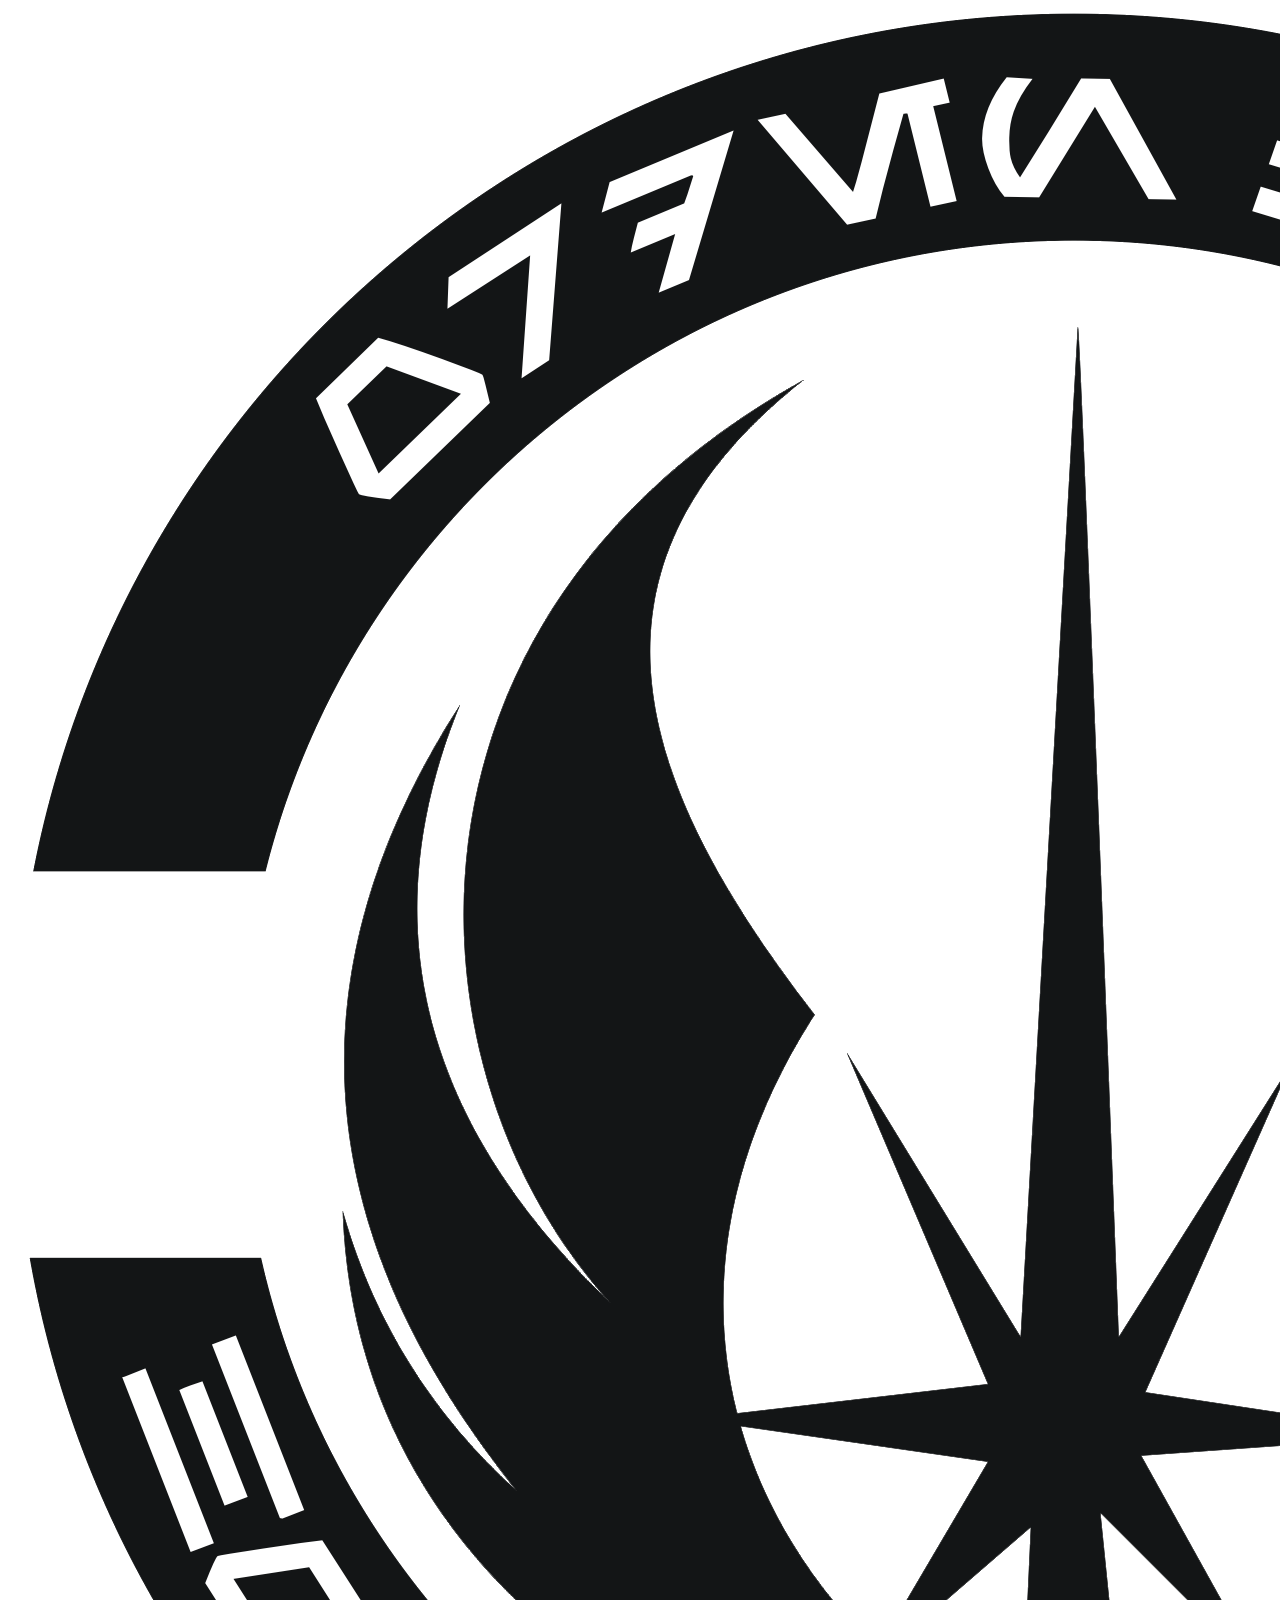
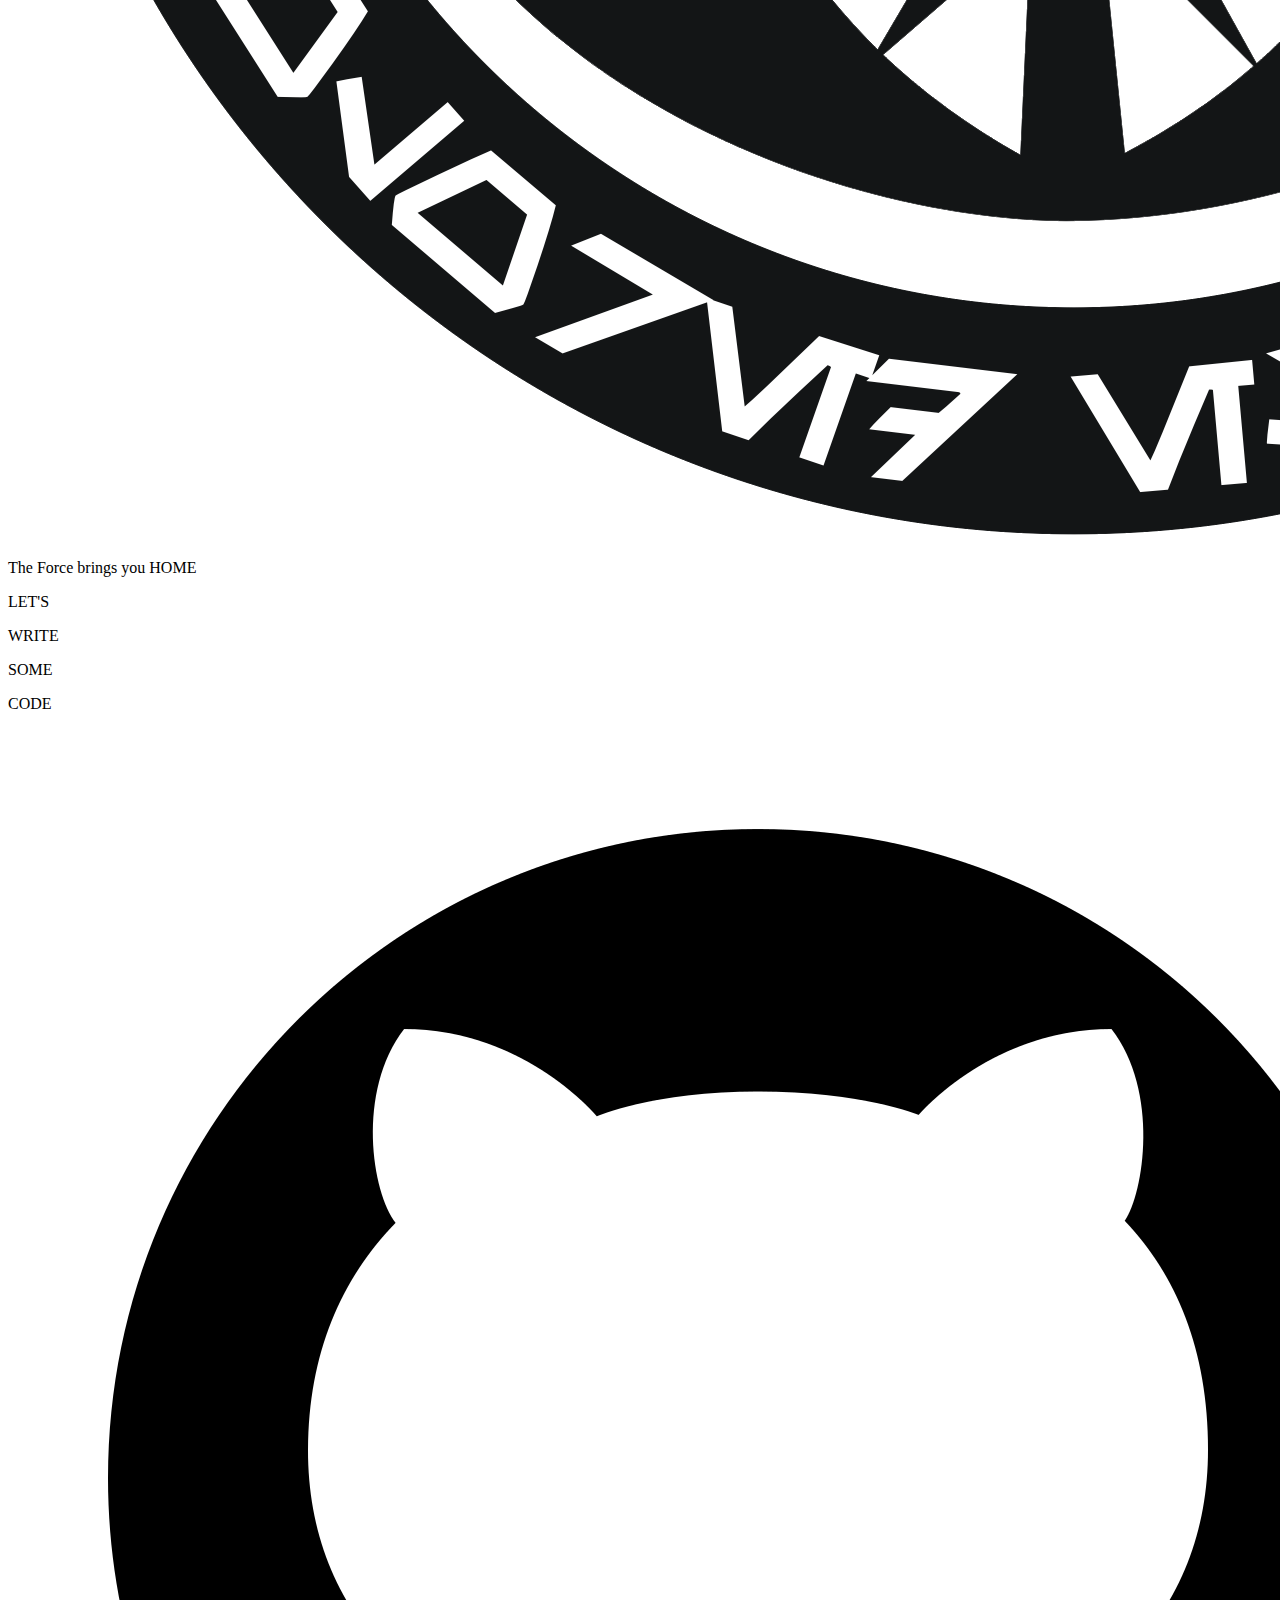
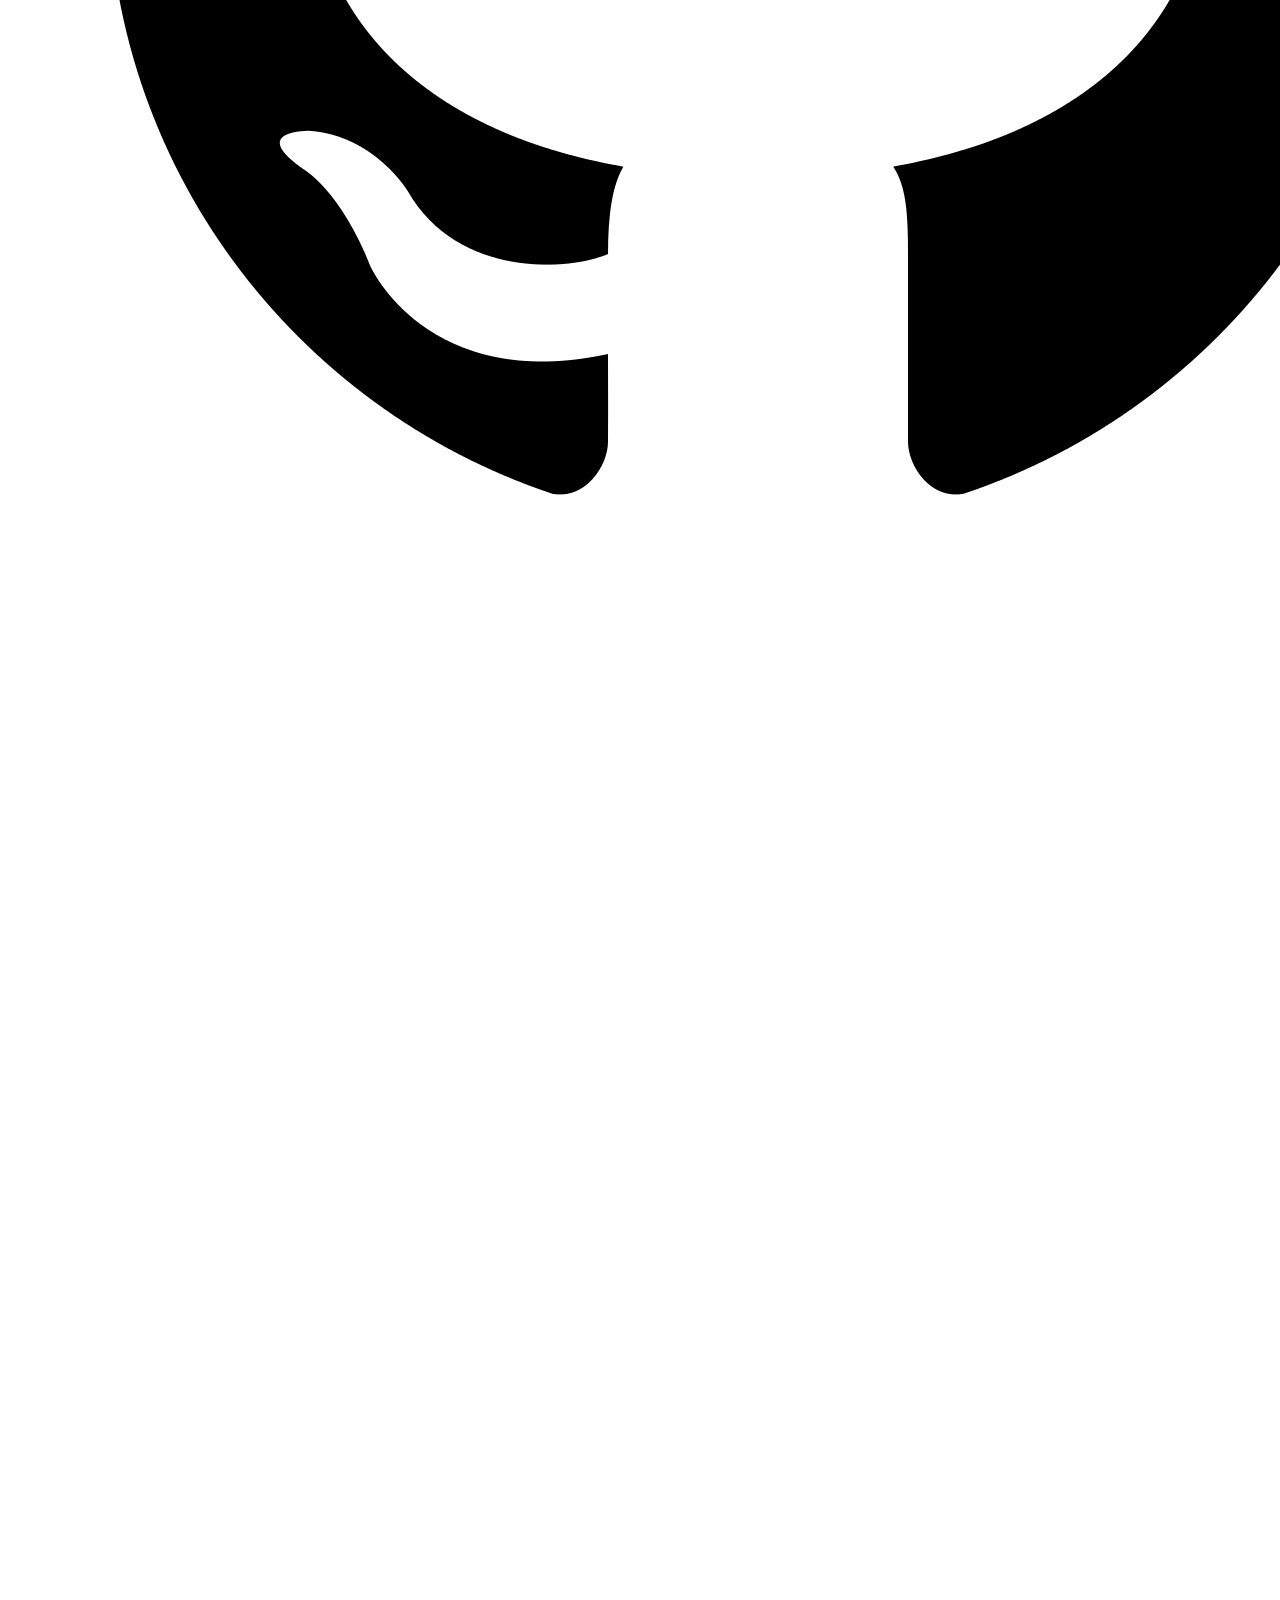
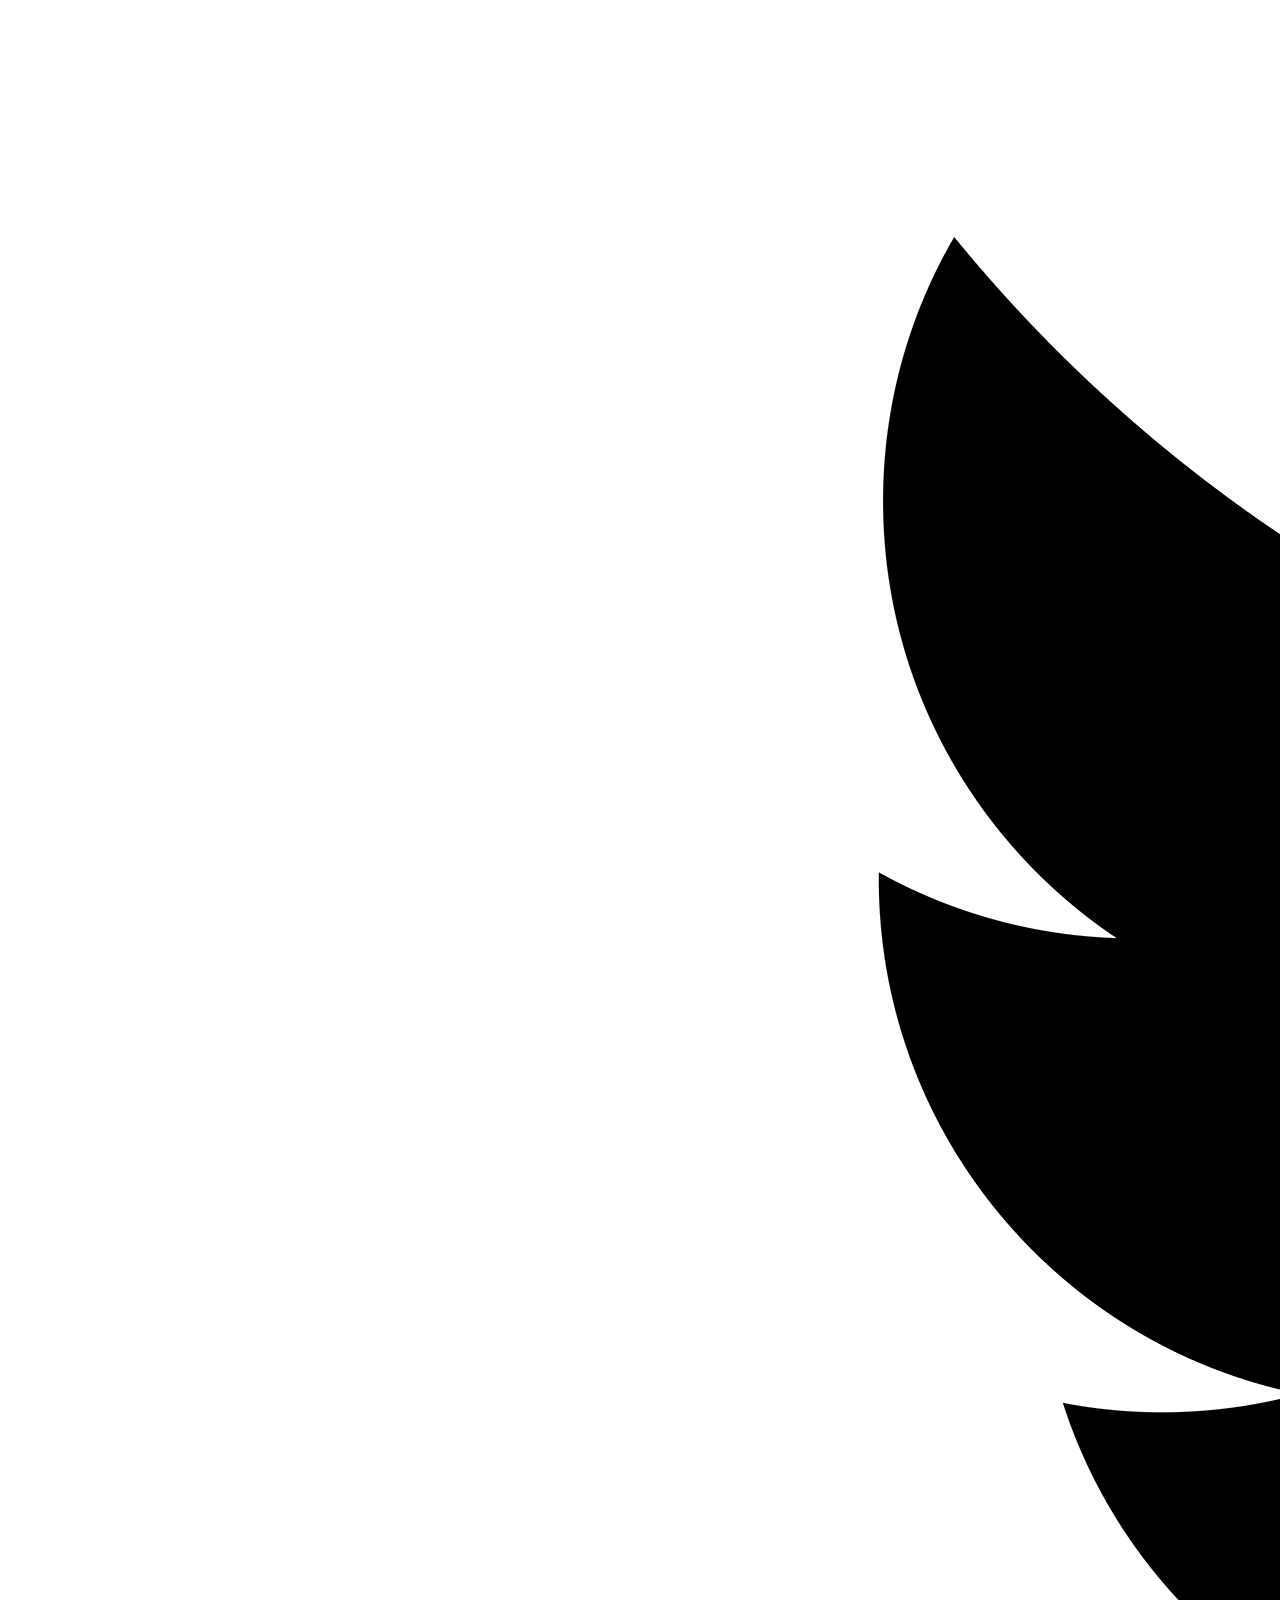
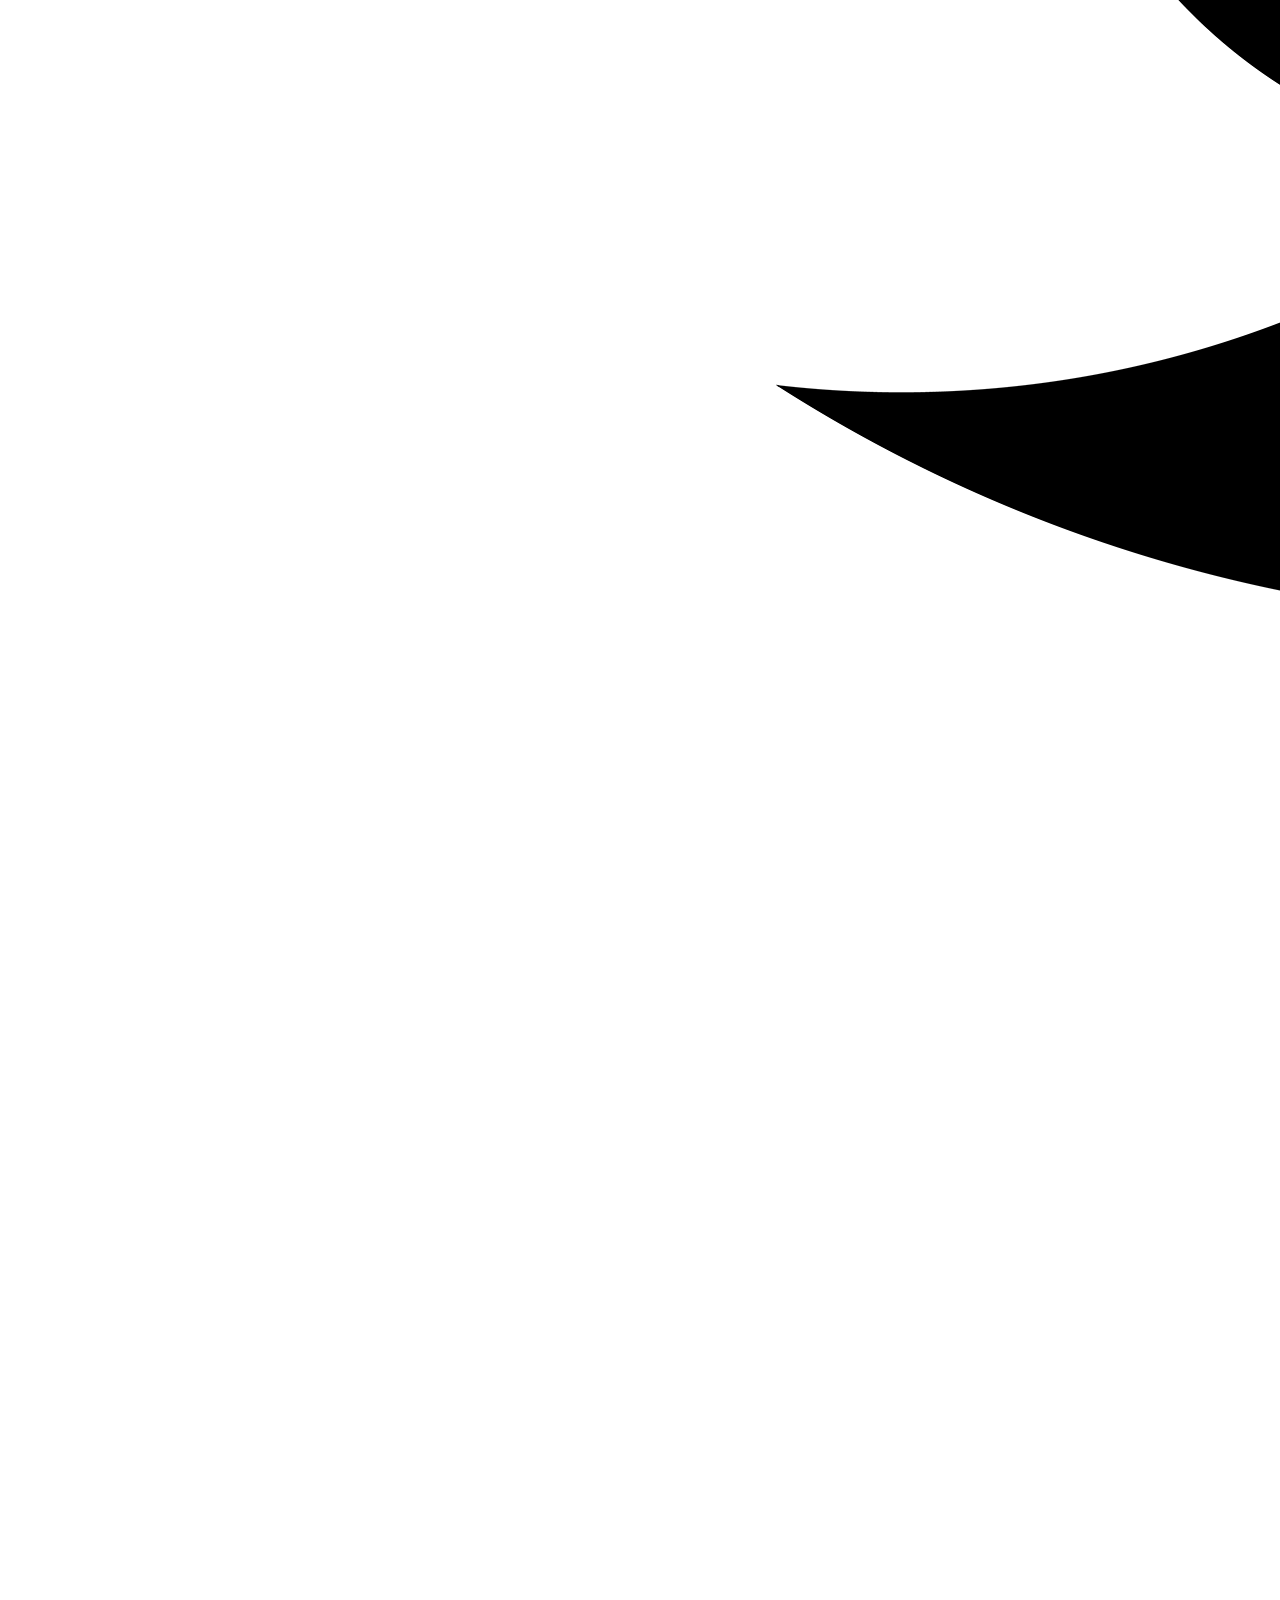
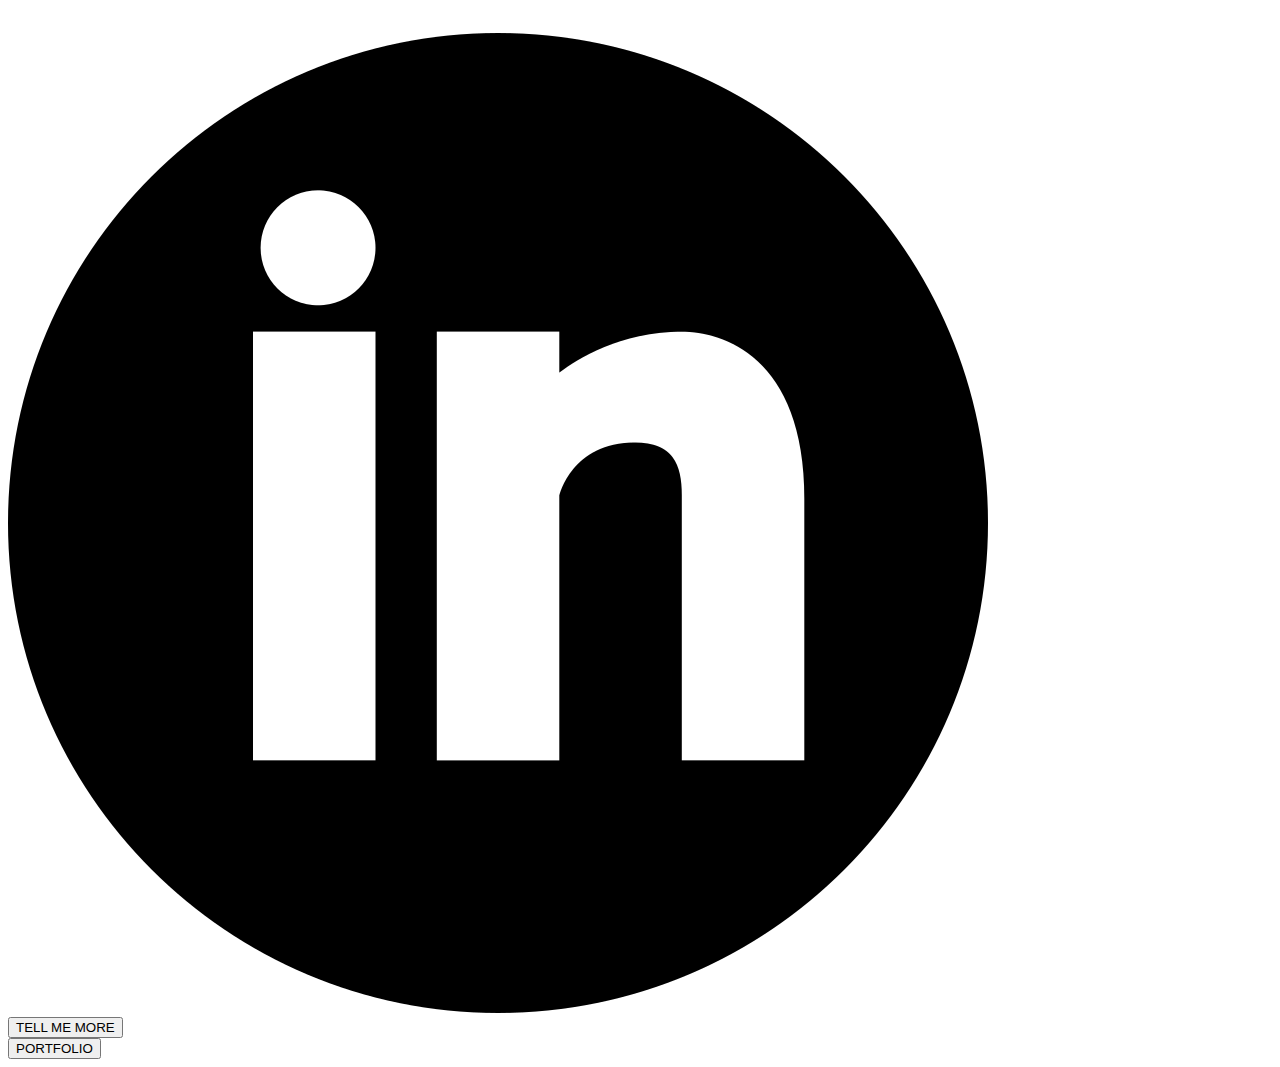
==== index.html @ f19e68fc "validation 7" ====
<!DOCTYPE html>
<html lang="en">
  <head>
    <meta charset="utf-8" />
    <meta http-equiv="X-UA-Compatible" content=" " IE="edge" />
    <title>Portfolio-Programming4GIS</title>
    <meta name="" viewport" content="" width=device-width, initial-scale="1">
    <link
      rel="stylesheet"
      media="all"
      href="../Portfolio/CSS/FirstLook.css"
      type="text/css"
    />
    <!--Link to CSS, Landingpage stylesheet-->
    <link
      href="https://fonts.googleapis.com/css2?family=Barlow+Semi+Condensed:ital,wght@1,300&family=Bowlby+One+SC&family=Quantico:wght@700&family=Rubik+Mono+One&display=swap"
      rel="stylesheet"
    />
  </head>

  <!--This executes function to load data upon loading web page. The body contians main content of webpage-->

  <body>
    <main class="main__container">
      <div class="box__1">
        <div class="nav__bar">
          <img src="./Images/Starwars.png" class="navbar__image" />
          <p class="text__1">The Force brings you HOME</p>
        </div>

        <div class="box__2">
          <p class="text__2">LET'S</p>
          <p class="text__3">WRITE</p>
          <p class="text__4">SOME</p>
          <p class="text__5">CODE</p>

          <div class="socials">
            <a href="https://github.com/elliotkarikari">
              <img class="social__icon" src="./Images/github.png" />
            </a>
            <a href="https://twitter.com/snowy23079">
              <img class="social__icon1" src="./Images/twitter_black.png" />
            </a>
            <a href="https://www.linkedin.com/in/elliot-karikari-enk/">
              <img class="social__icon2" src="./Images/linkedin_icon.png" />
            </a>
          </div>

          <div>
            <a href="./About_me.html">
              <button class="myButton2">TELL ME MORE</button>
            </a>
          </div>
        </div>
        <a href="./Portfolio.html" class="link_style">
          <button class="myButton">PORTFOLIO</button>
        </a>
      </div>
    </main>
  </body>
</html>
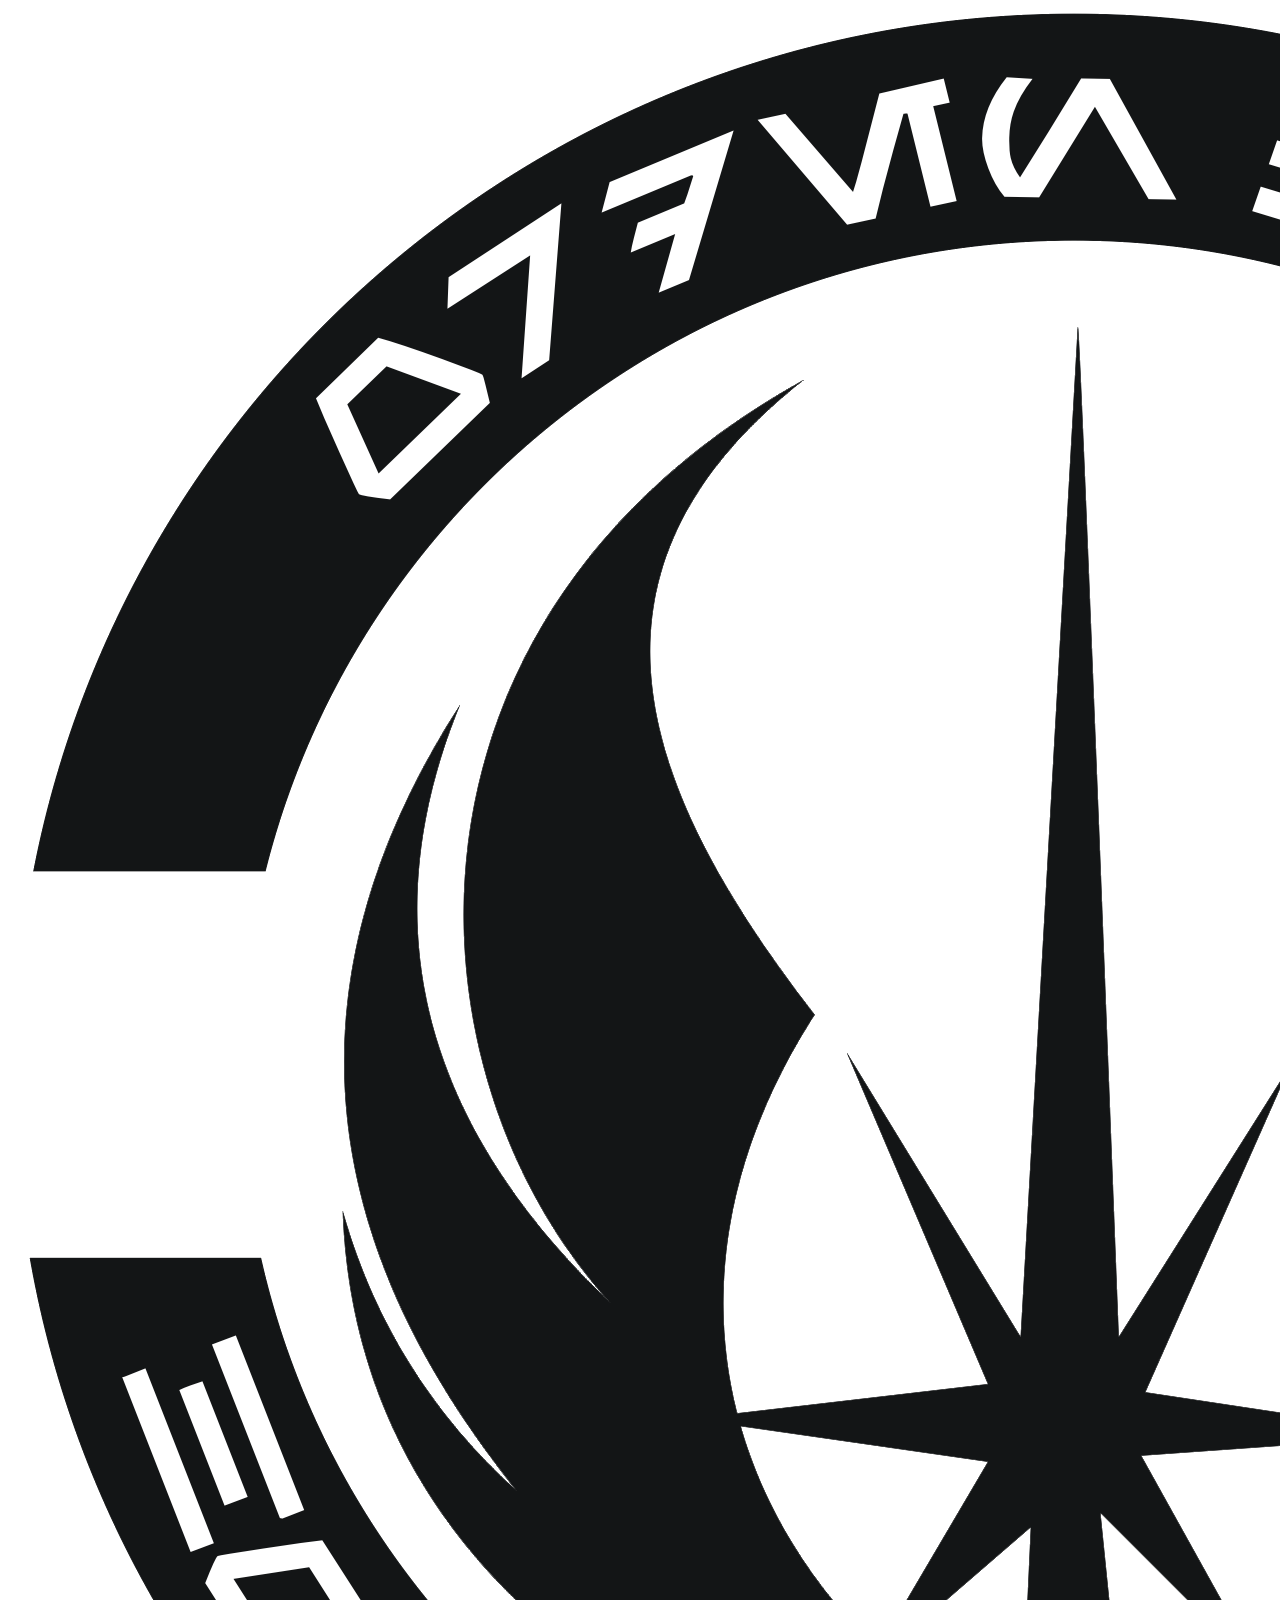
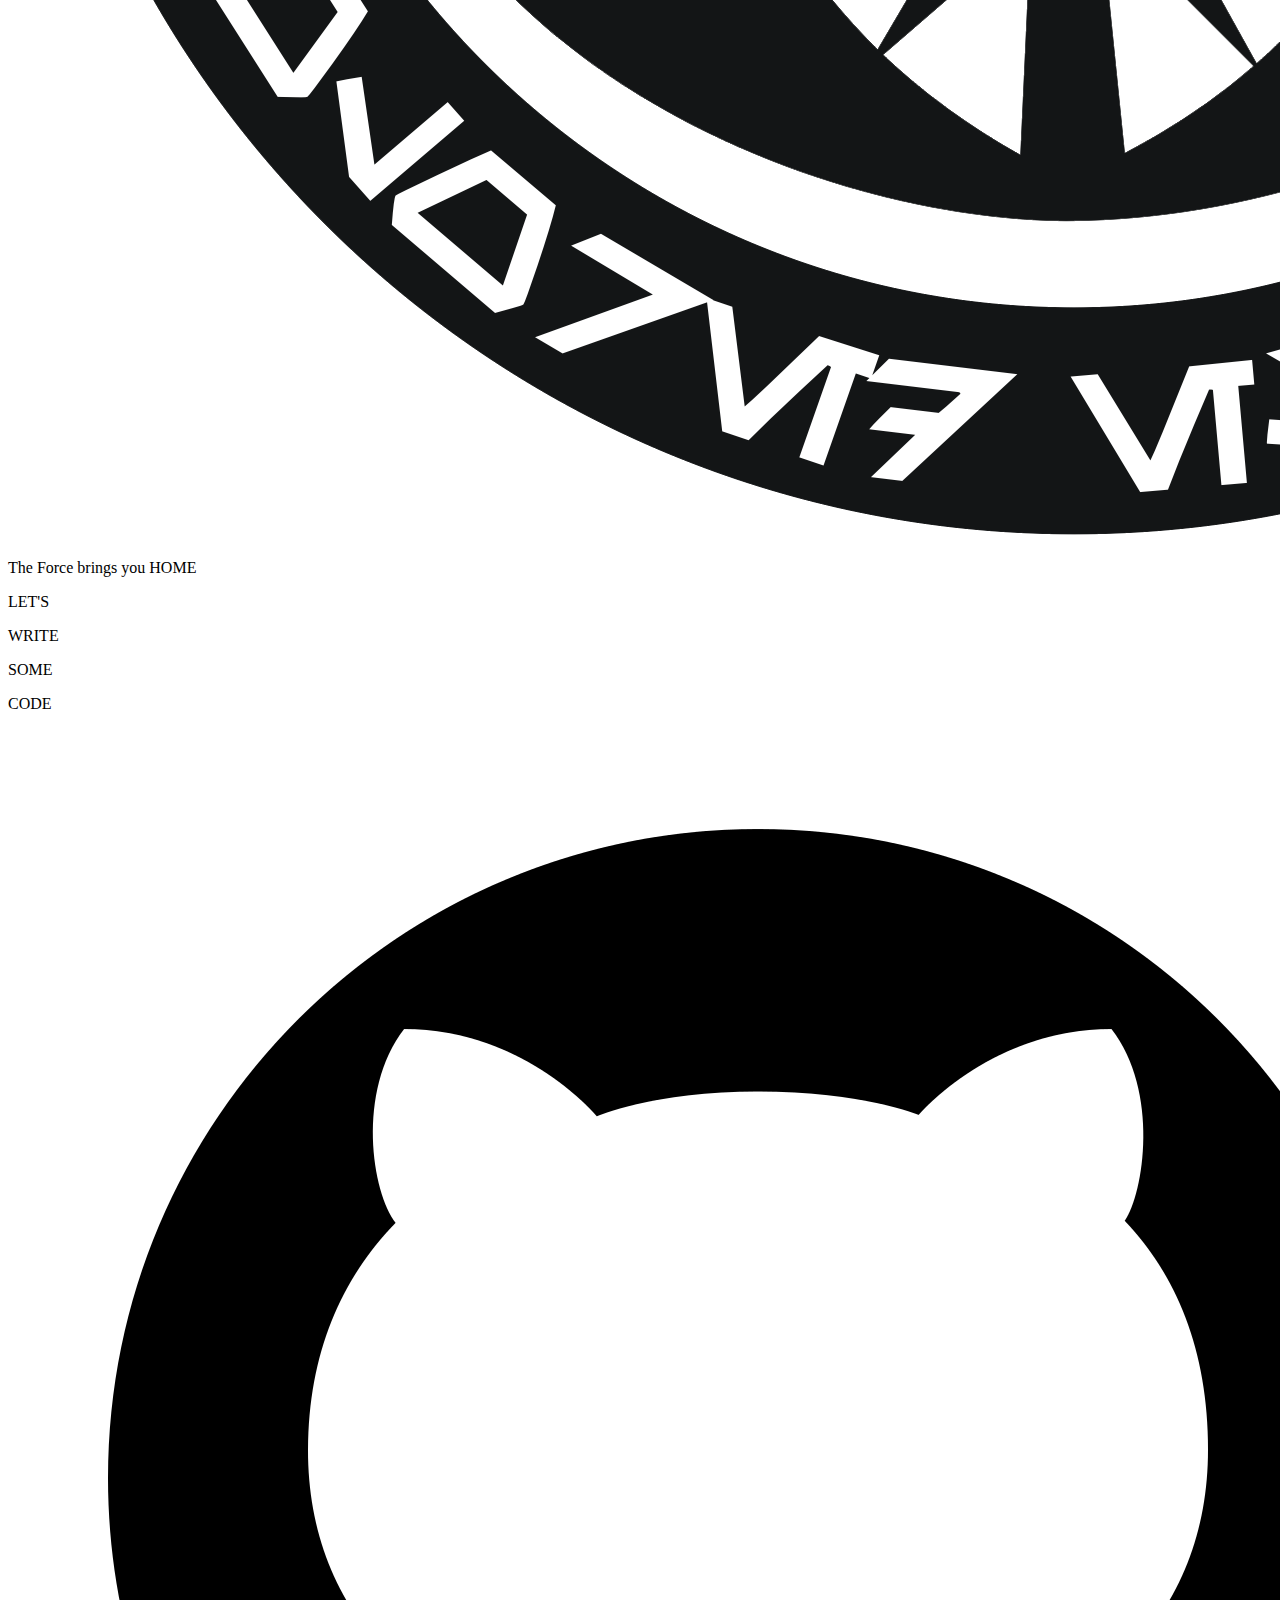
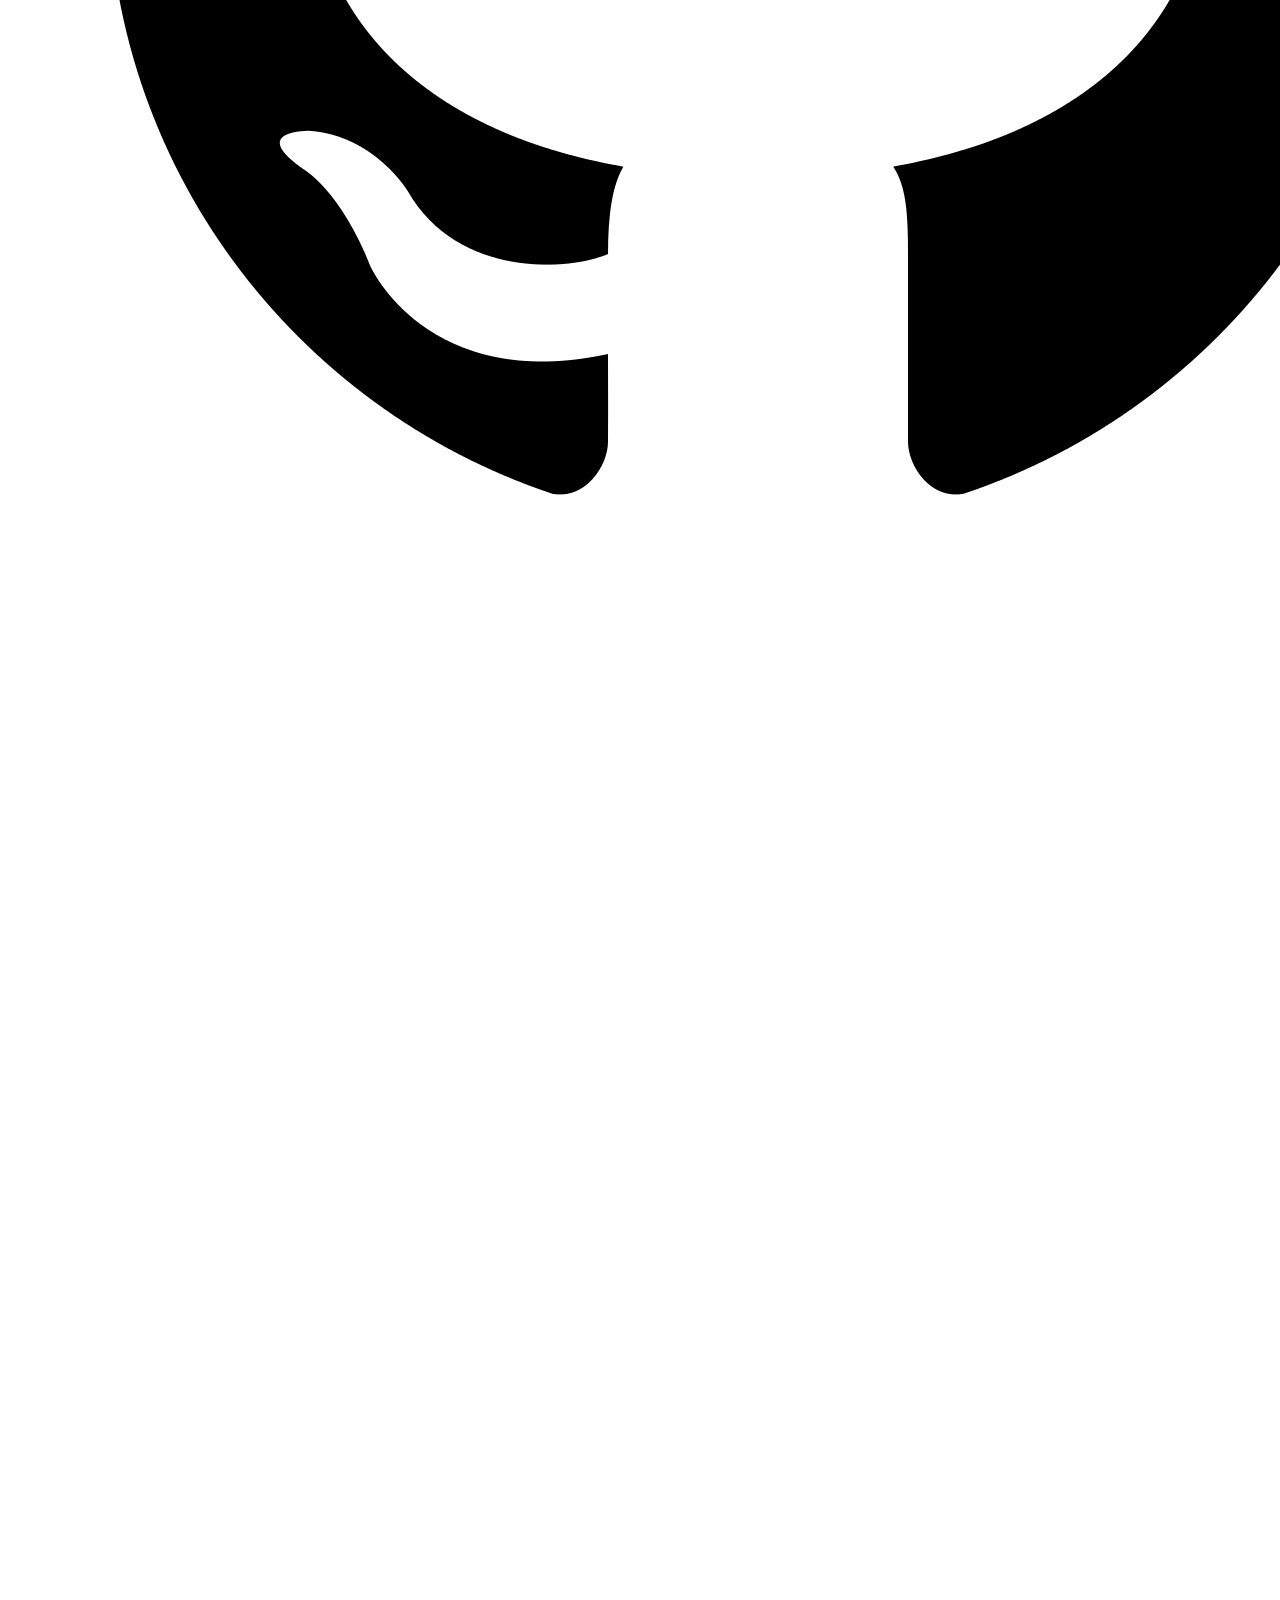
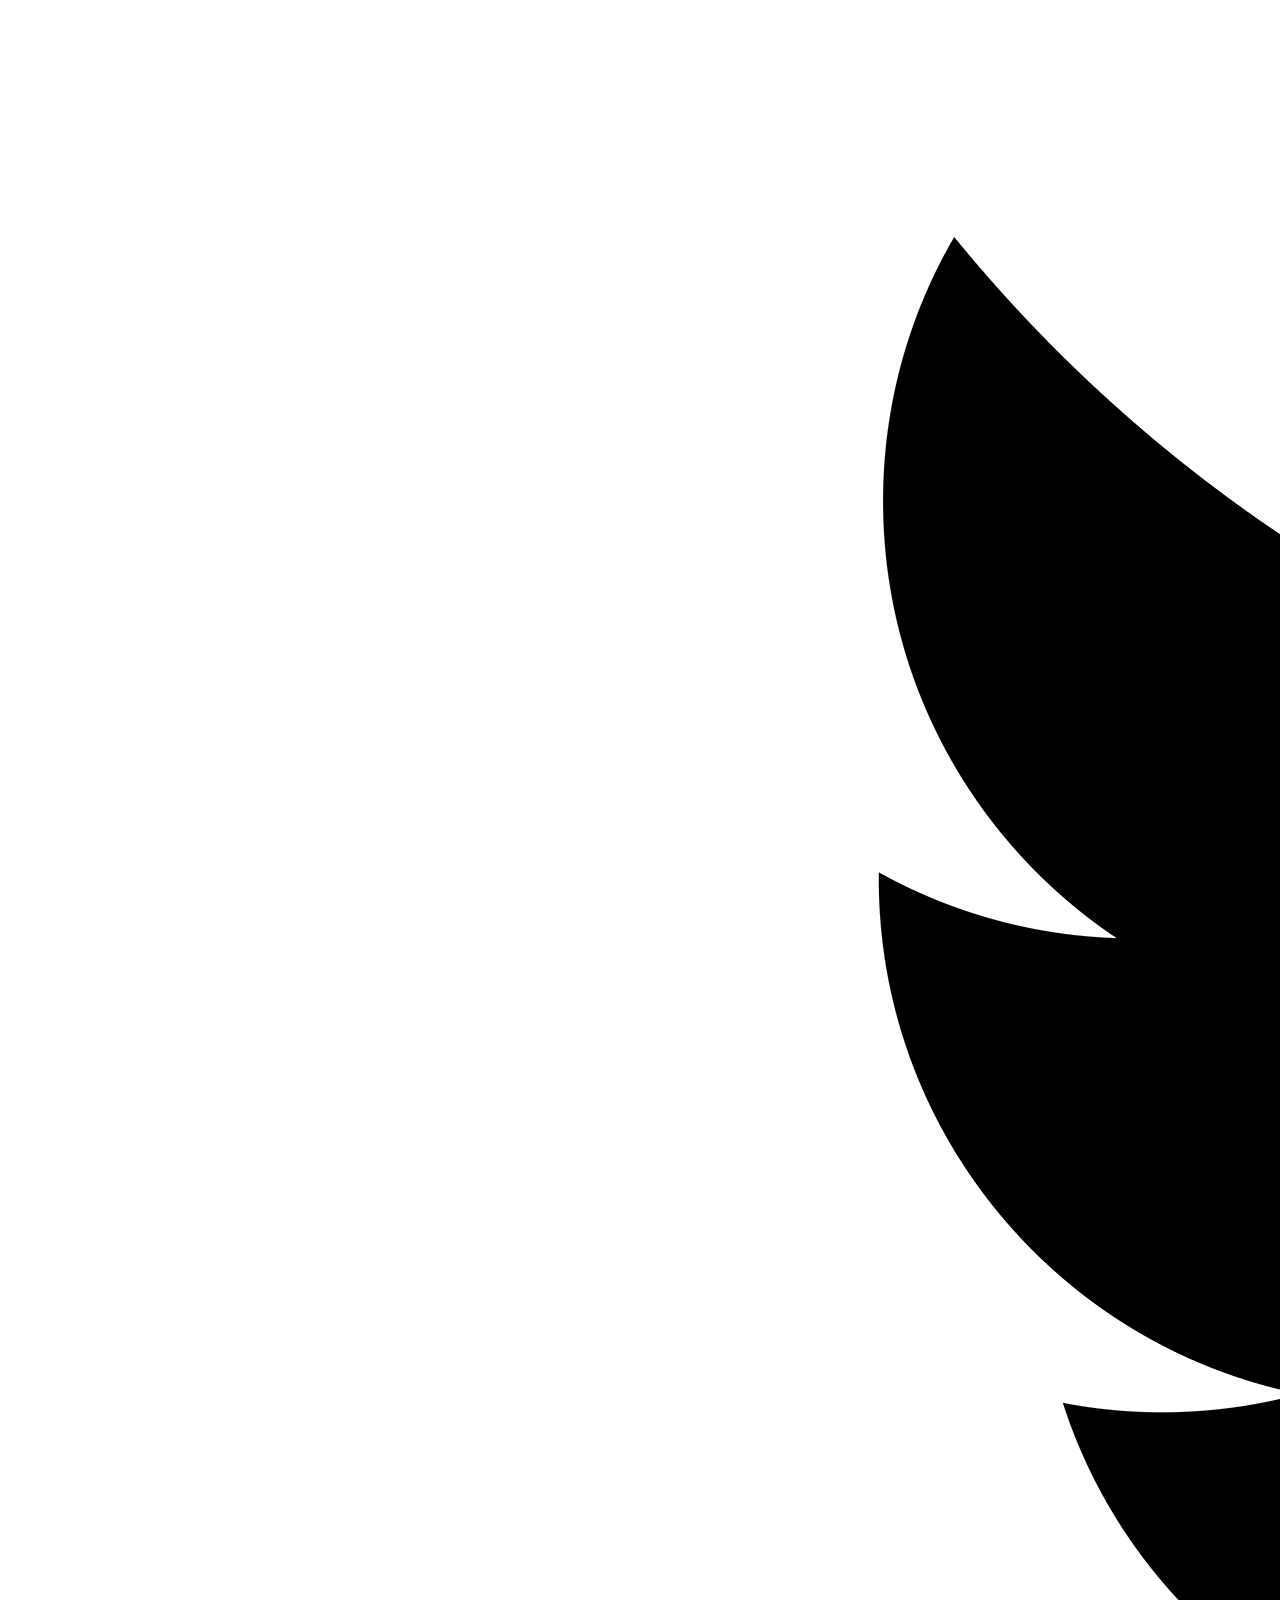
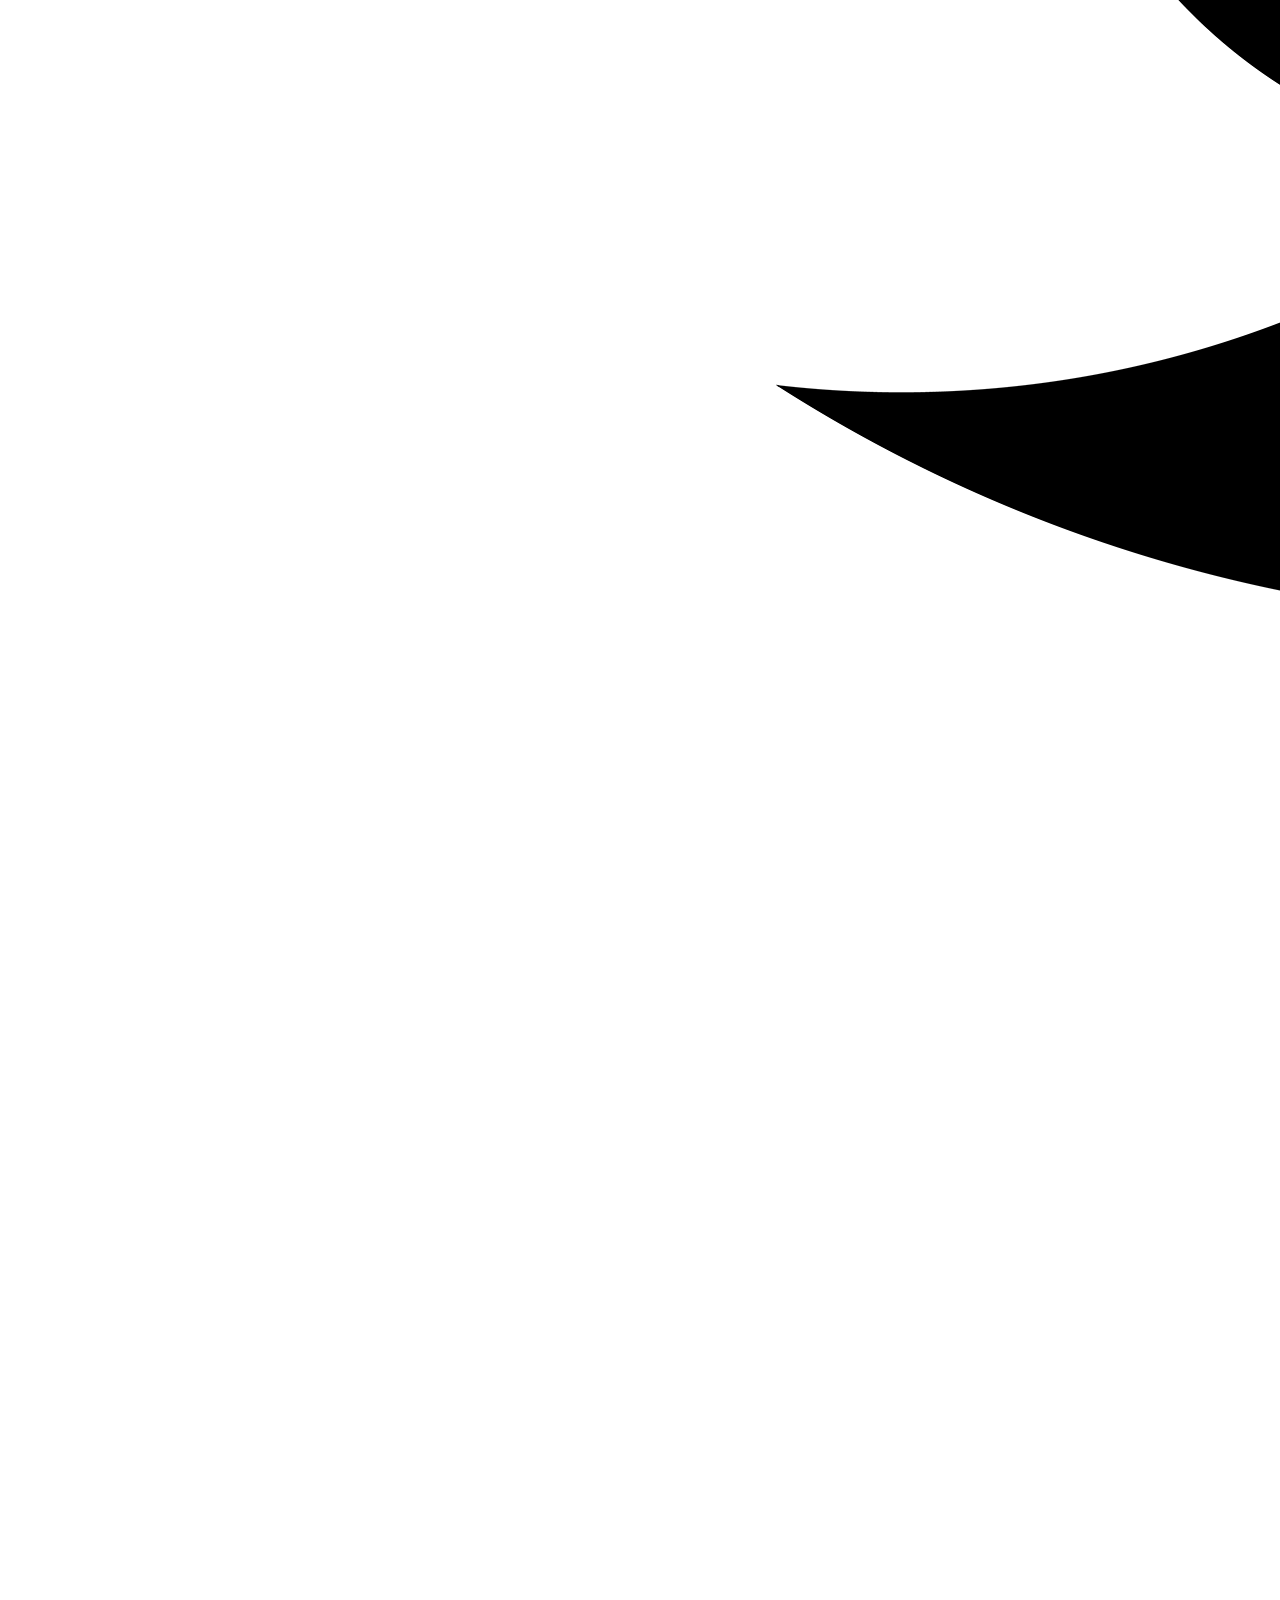
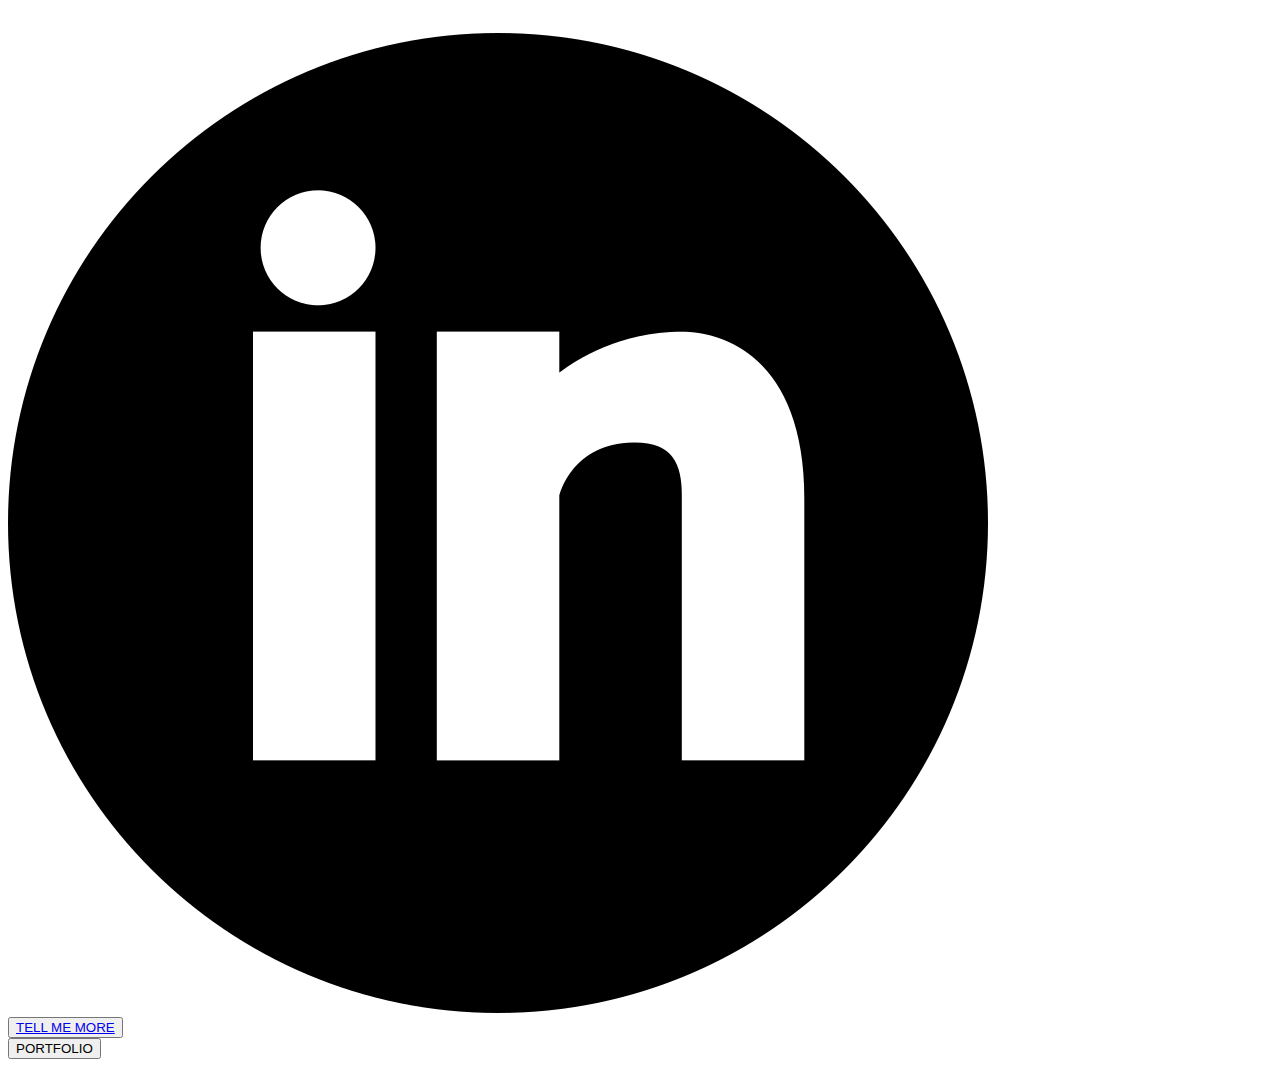
==== commit 5a5c9b1a: "validation 14" ====
--- a/index.html
+++ b/index.html
@@ -2,9 +2,9 @@
 <html lang="en">
   <head>
     <meta charset="utf-8" />
-    <meta http-equiv="X-UA-Compatible" content=" " IE="edge" />
+    <meta http-equiv="X-UA-Compatible" content="IE=Edge" />
     <title>Portfolio-Programming4GIS</title>
-    <meta name="" viewport" content="" width=device-width, initial-scale="1">
+    <meta name="viewport" content="width=device-width, initial-scale=1.0" />
     <link
       rel="stylesheet"
       media="all"
@@ -24,7 +24,7 @@
     <main class="main__container">
       <div class="box__1">
         <div class="nav__bar">
-          <img src="./Images/Starwars.png" class="navbar__image" />
+          <img src="./Images/Starwars.png" class="navbar__image" alt="logo" />
           <p class="text__1">The Force brings you HOME</p>
         </div>
 
@@ -36,20 +36,32 @@
 
           <div class="socials">
             <a href="https://github.com/elliotkarikari">
-              <img class="social__icon" src="./Images/github.png" />
+              <img
+                class="social__icon"
+                src="./Images/github.png"
+                alt="github_logo"
+              />
             </a>
             <a href="https://twitter.com/snowy23079">
-              <img class="social__icon1" src="./Images/twitter_black.png" />
+              <img
+                class="social__icon1"
+                src="./Images/twitter_black.png"
+                alt="twitter_logo"
+              />
             </a>
             <a href="https://www.linkedin.com/in/elliot-karikari-enk/">
-              <img class="social__icon2" src="./Images/linkedin_icon.png" />
+              <img
+                class="social__icon2"
+                src="./Images/linkedin_icon.png"
+                alt="linkedIn_logo"
+              />
             </a>
           </div>
 
           <div>
-            <a href="./About_me.html">
-              <button class="myButton2">TELL ME MORE</button>
-            </a>
+            <button class="myButton2">
+              <a href="./About_me.html" class="prop">TELL ME MORE</a>
+            </button>
           </div>
         </div>
         <a href="./Portfolio.html" class="link_style">
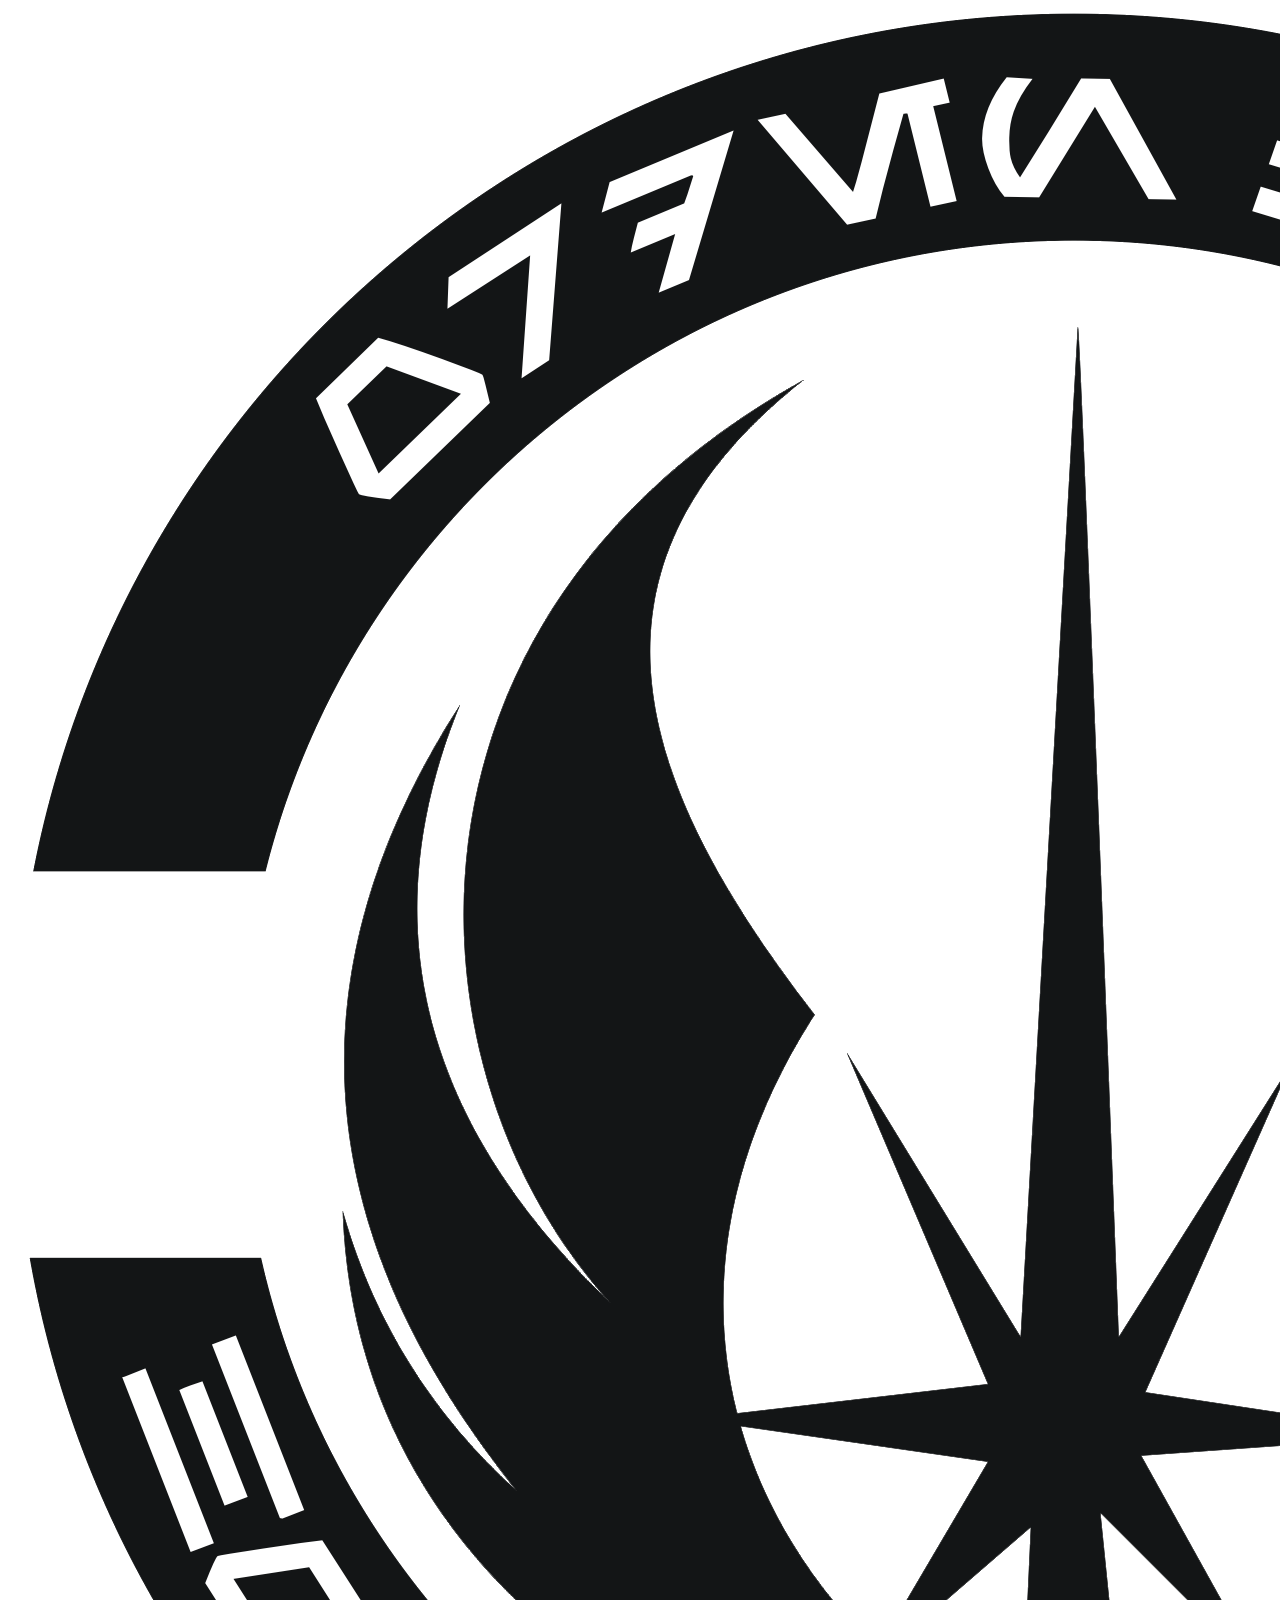
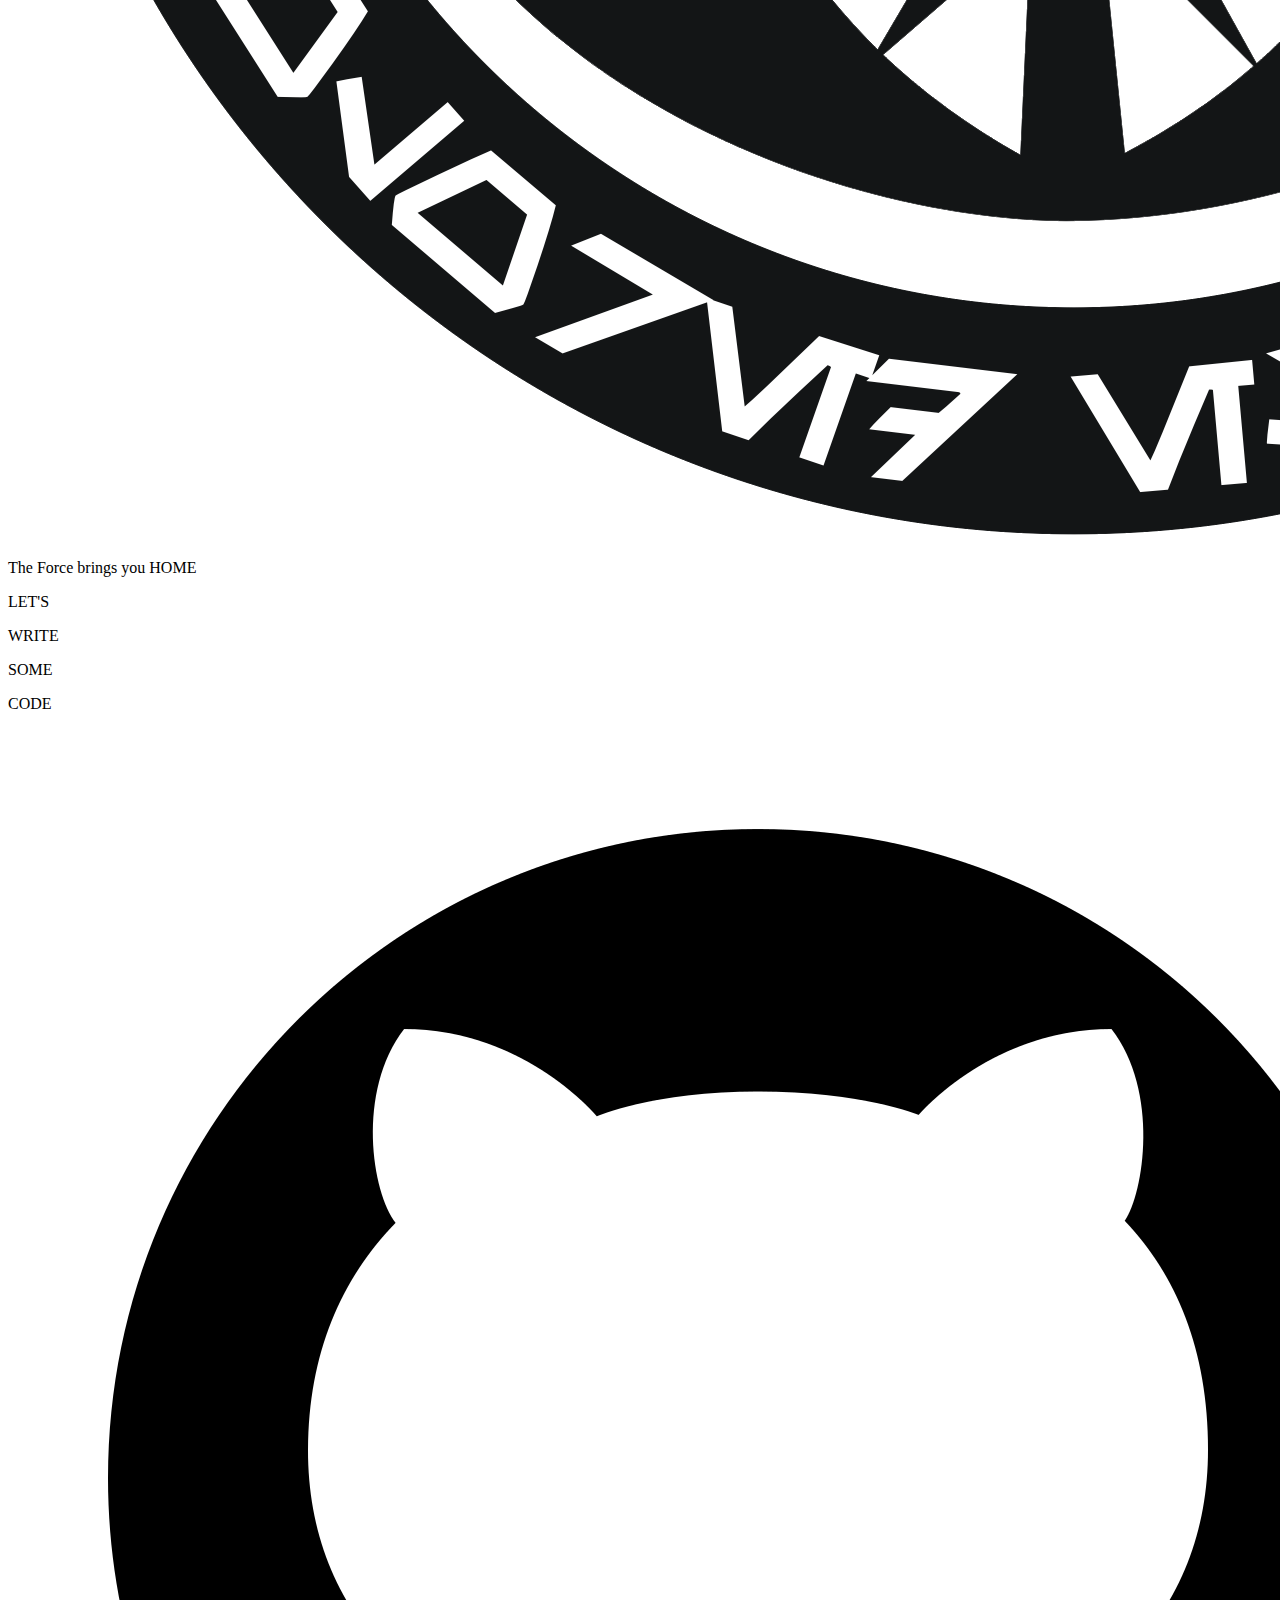
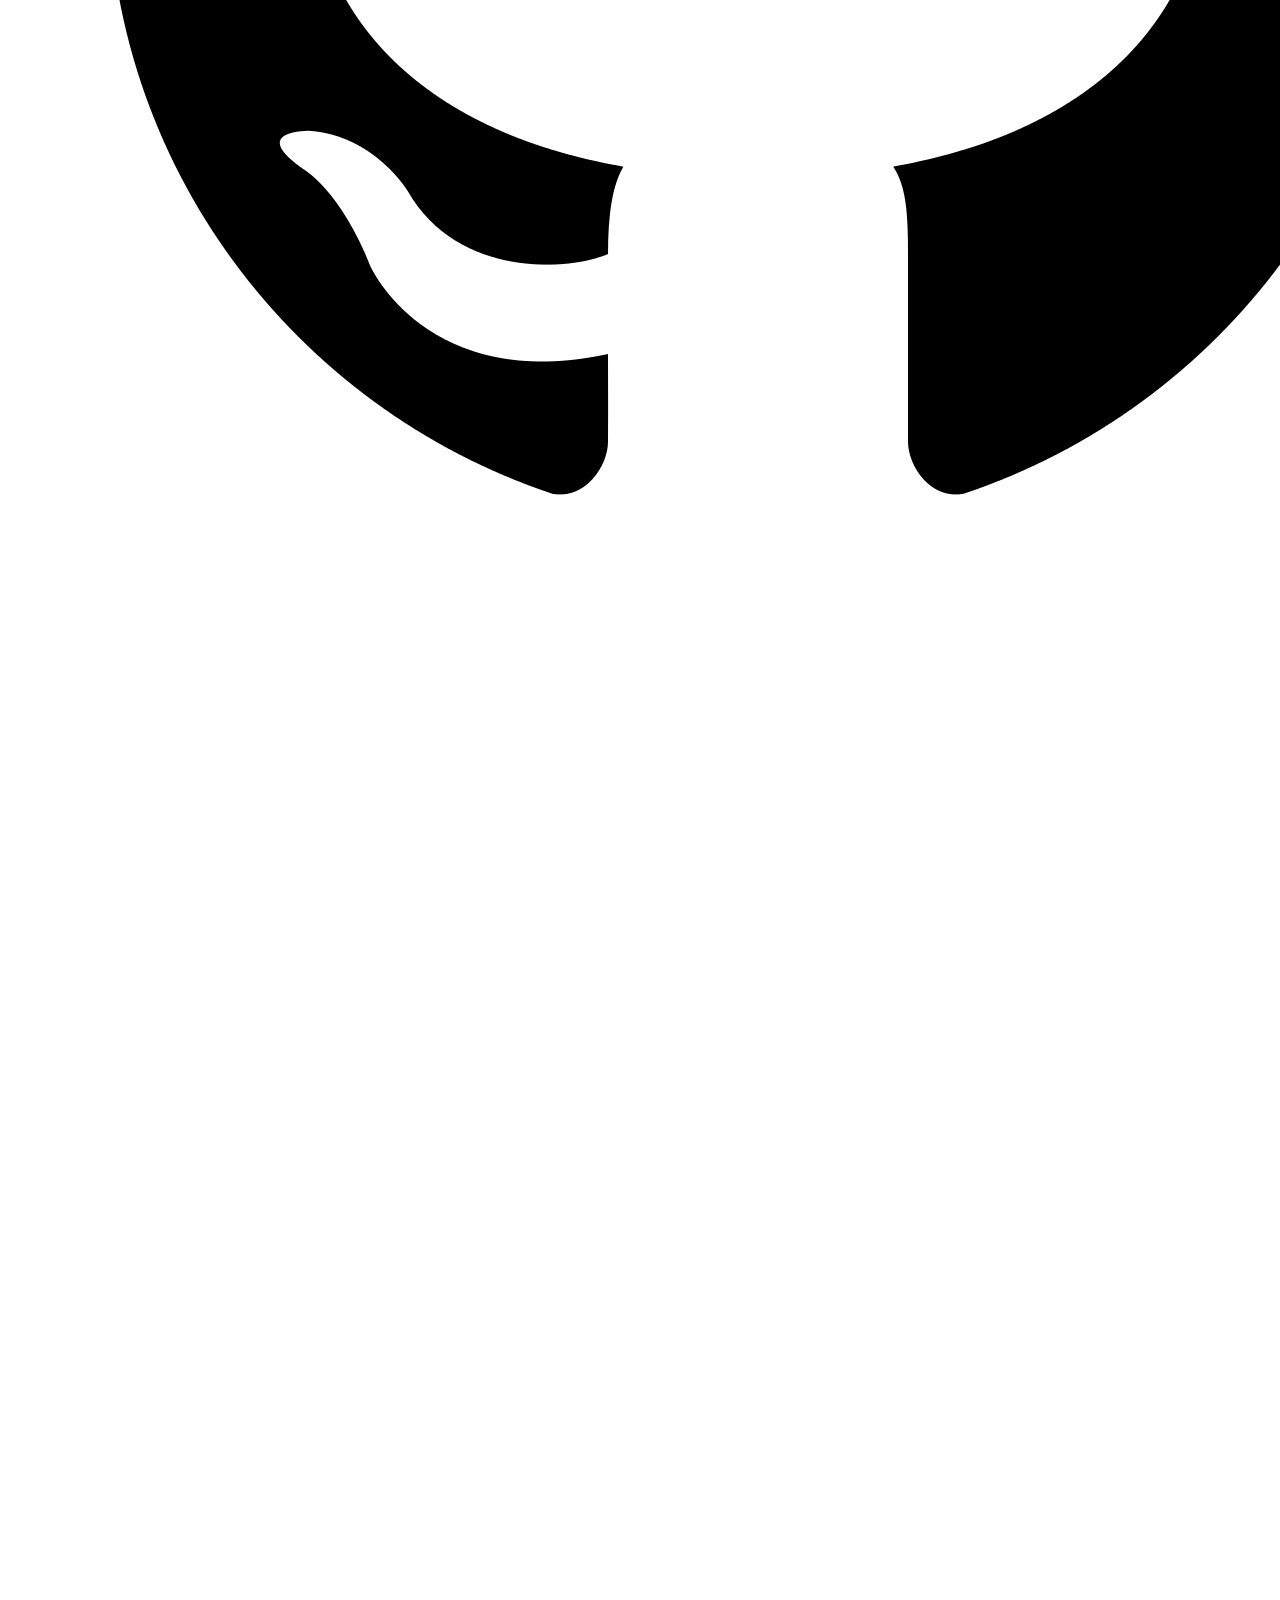
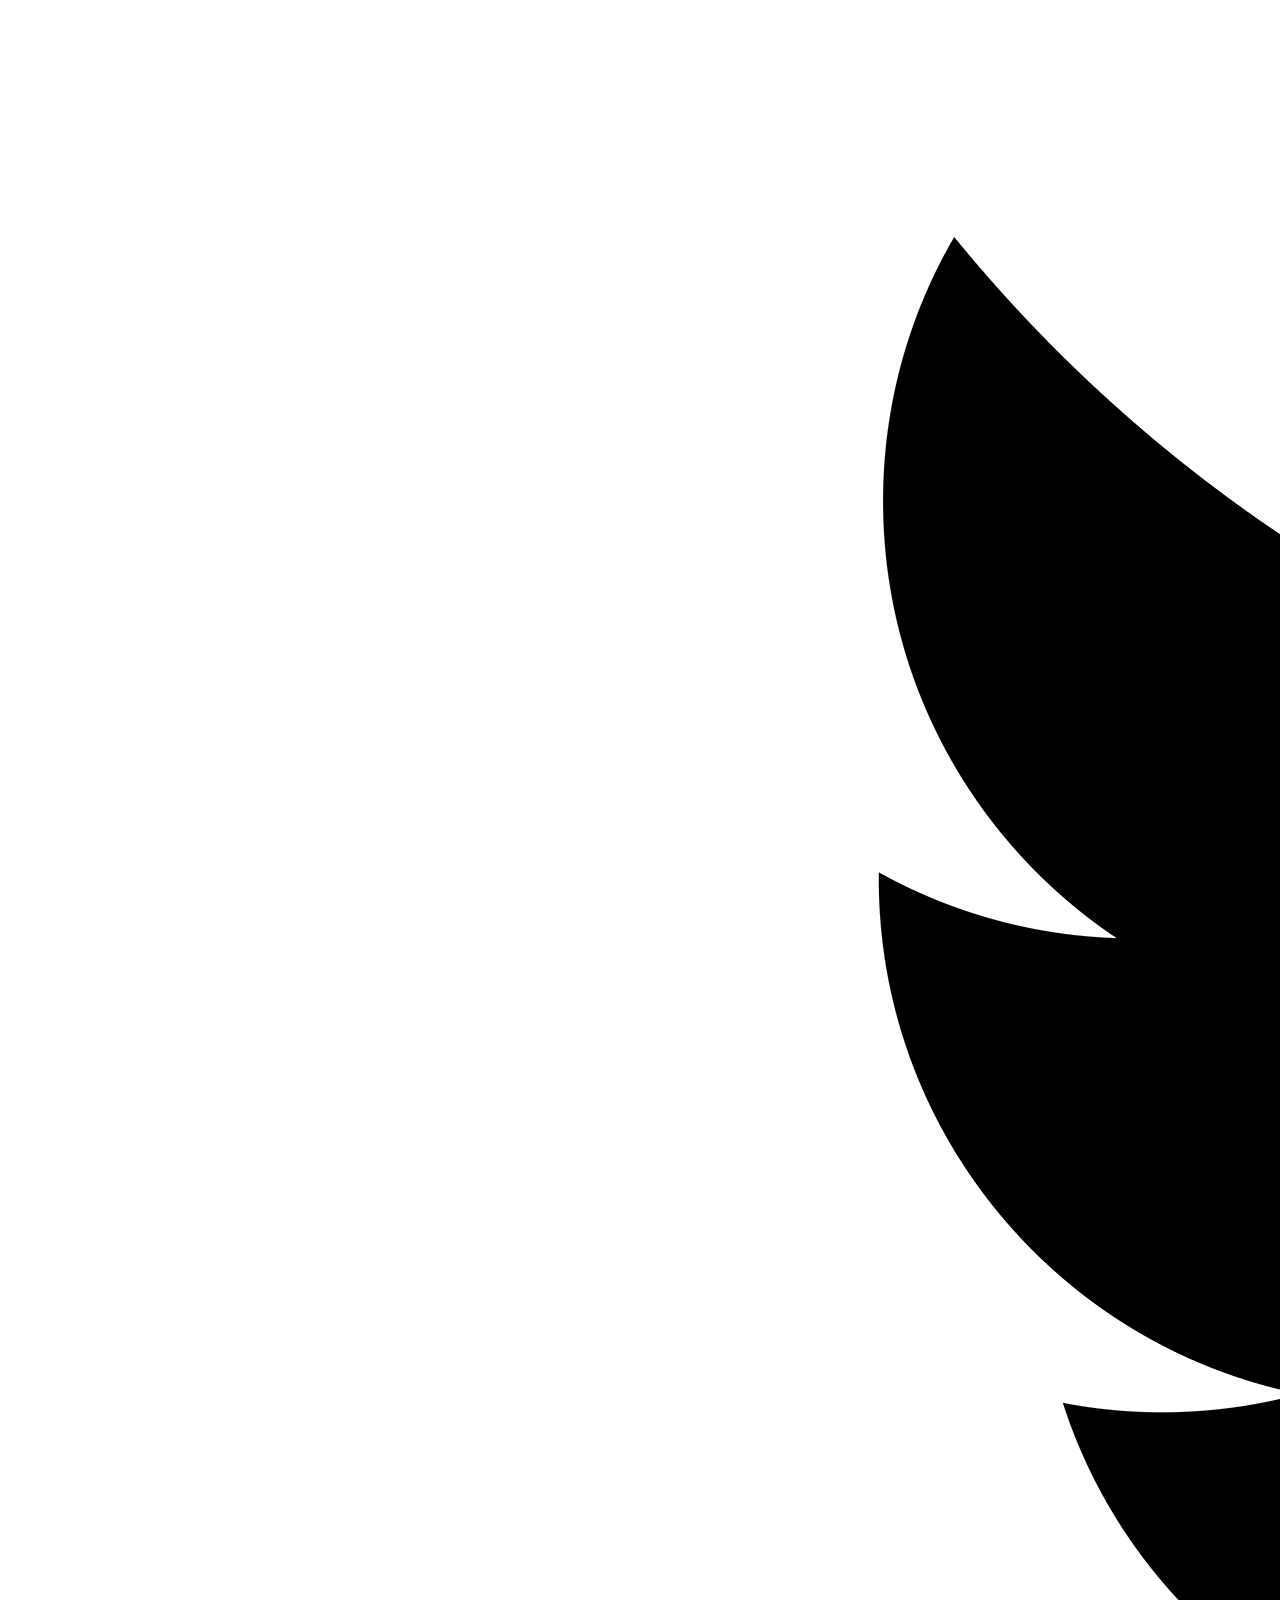
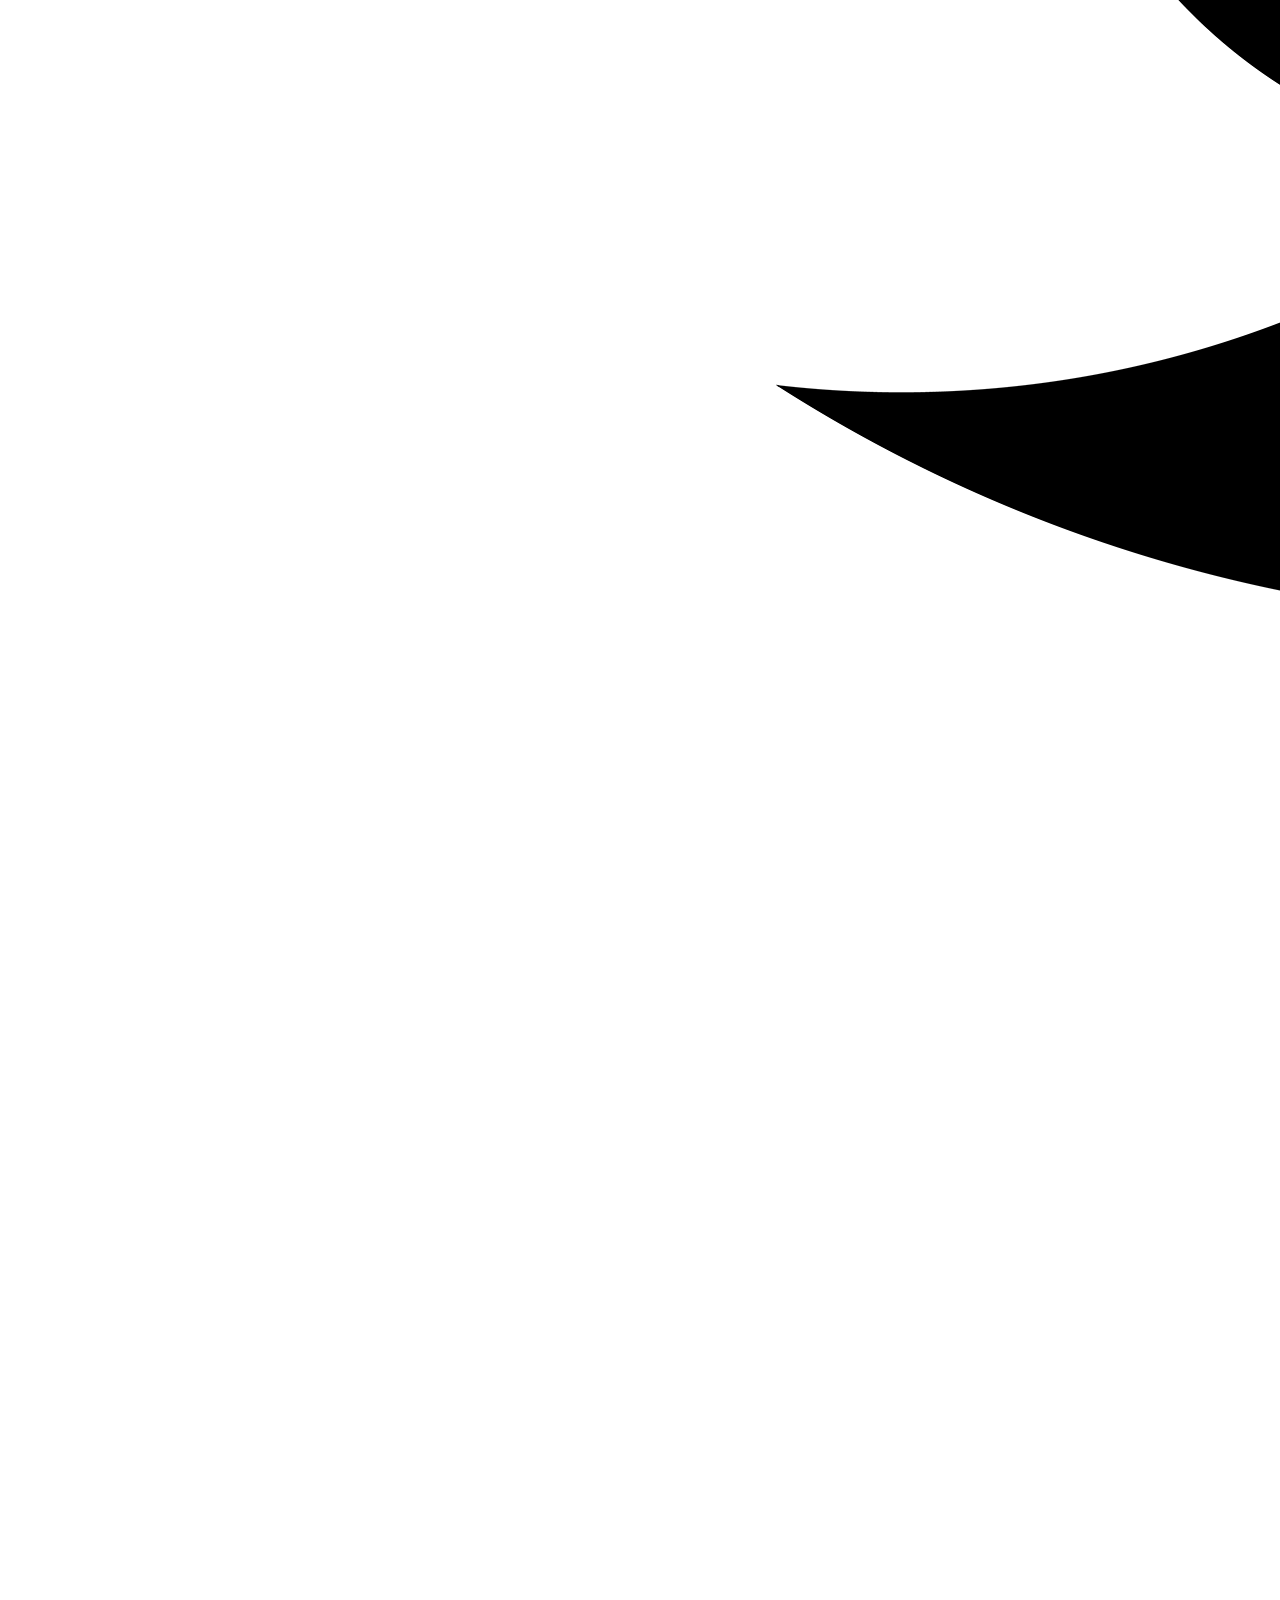
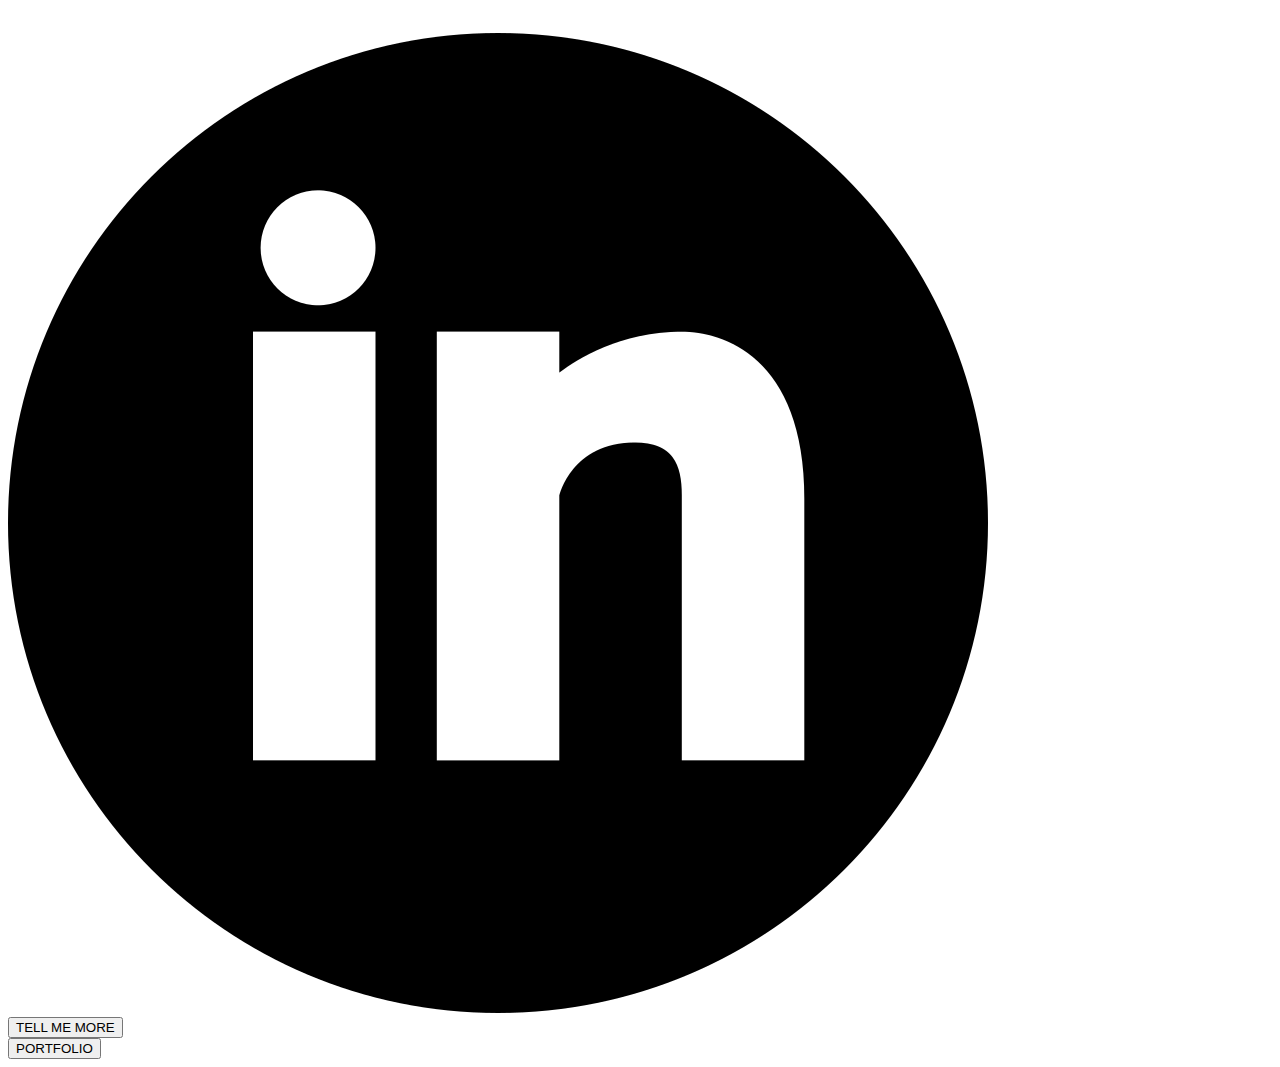
==== commit fa2c79c0: "validation 17" ====
--- a/index.html
+++ b/index.html
@@ -59,9 +59,9 @@
           </div>
 
           <div>
-            <button class="myButton2">
-              <a href="./About_me.html" class="prop">TELL ME MORE</a>
-            </button>
+            <a href="./About_me.html">
+              <button class="myButton2">TELL ME MORE</button>
+            </a>
           </div>
         </div>
         <a href="./Portfolio.html" class="link_style">
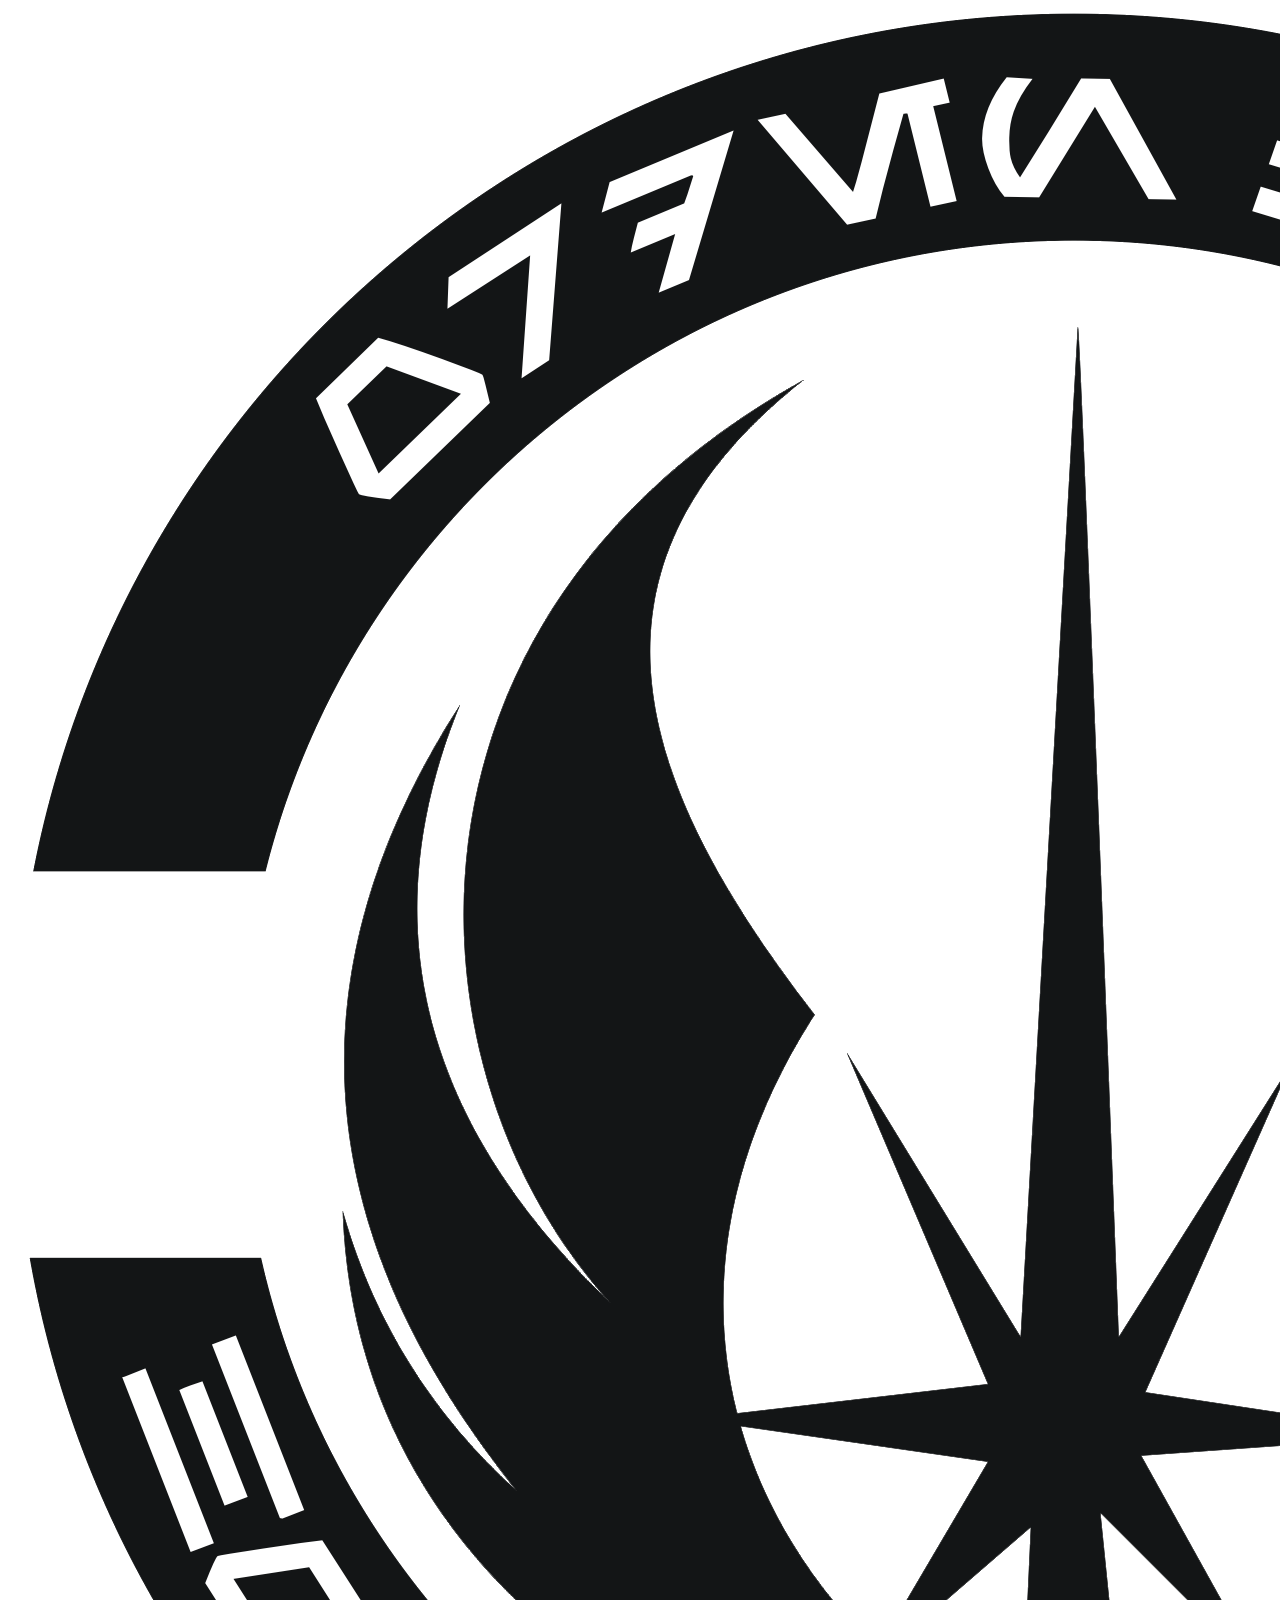
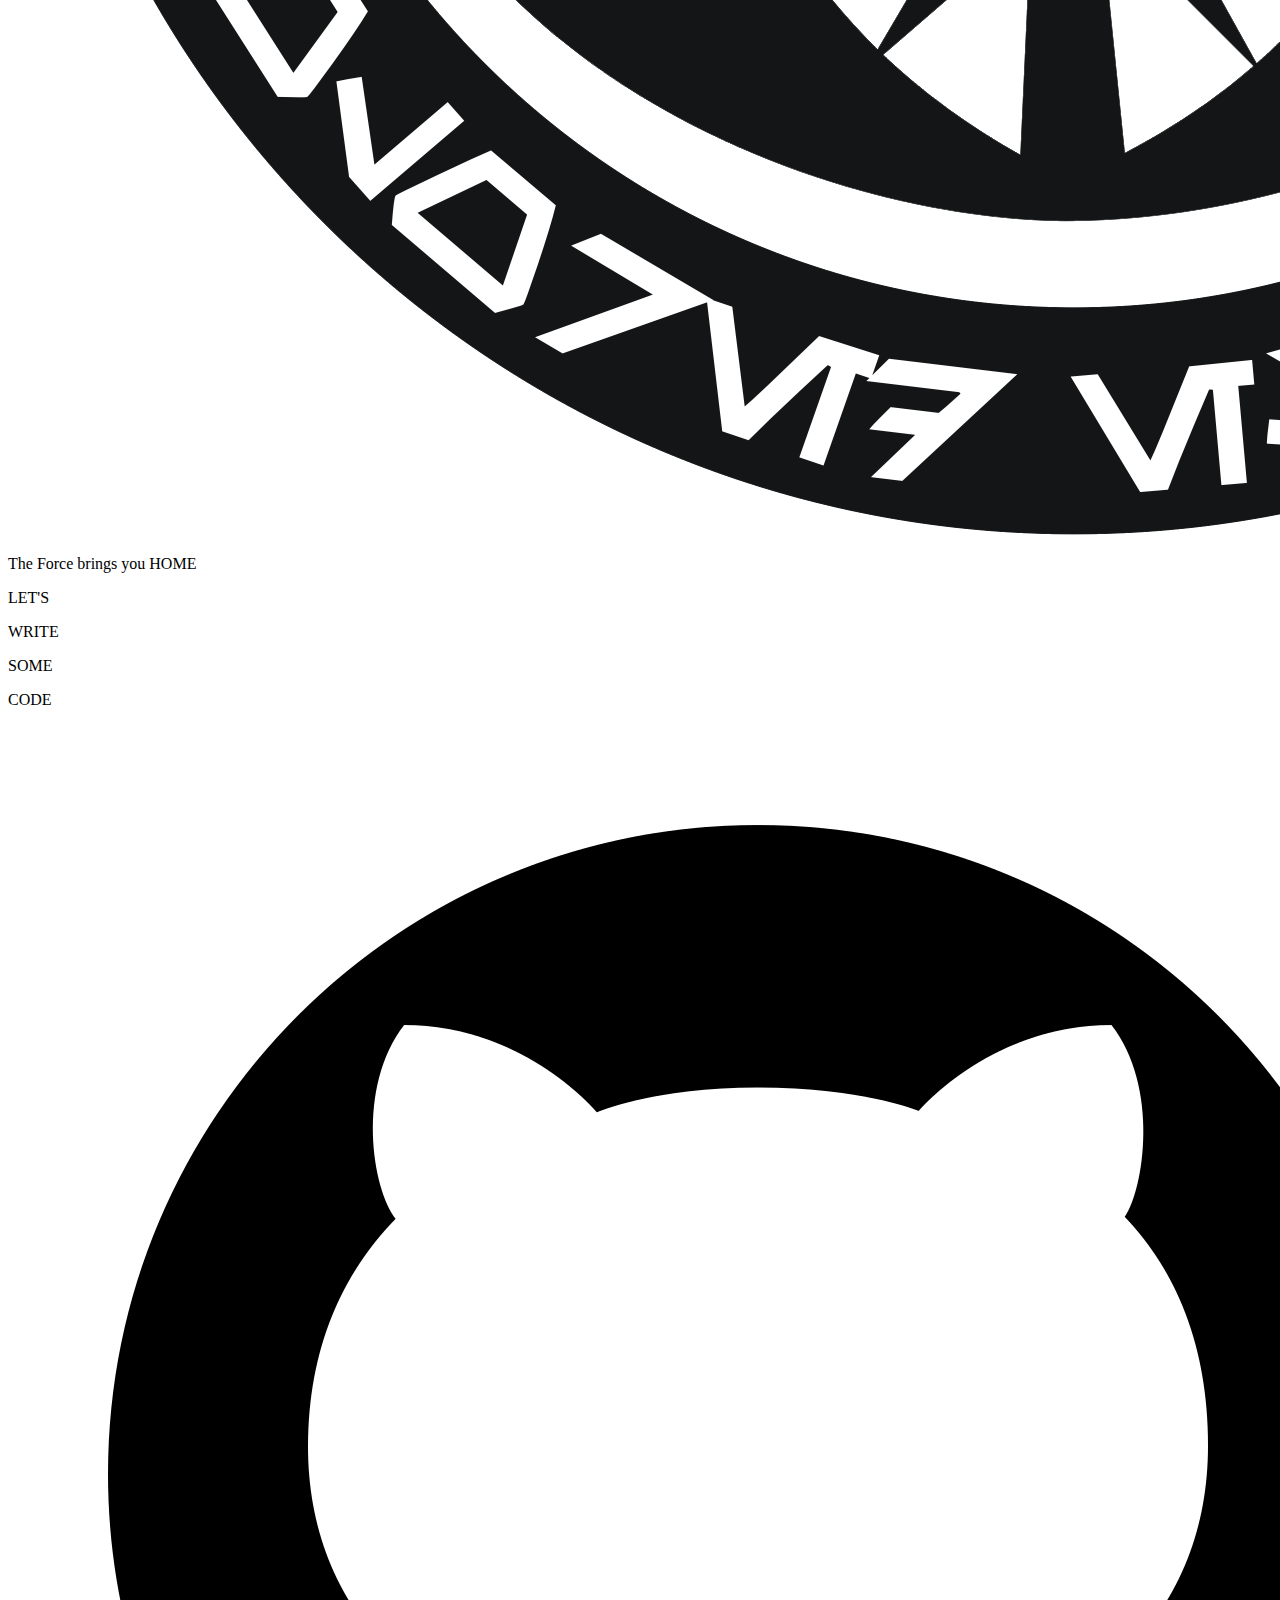
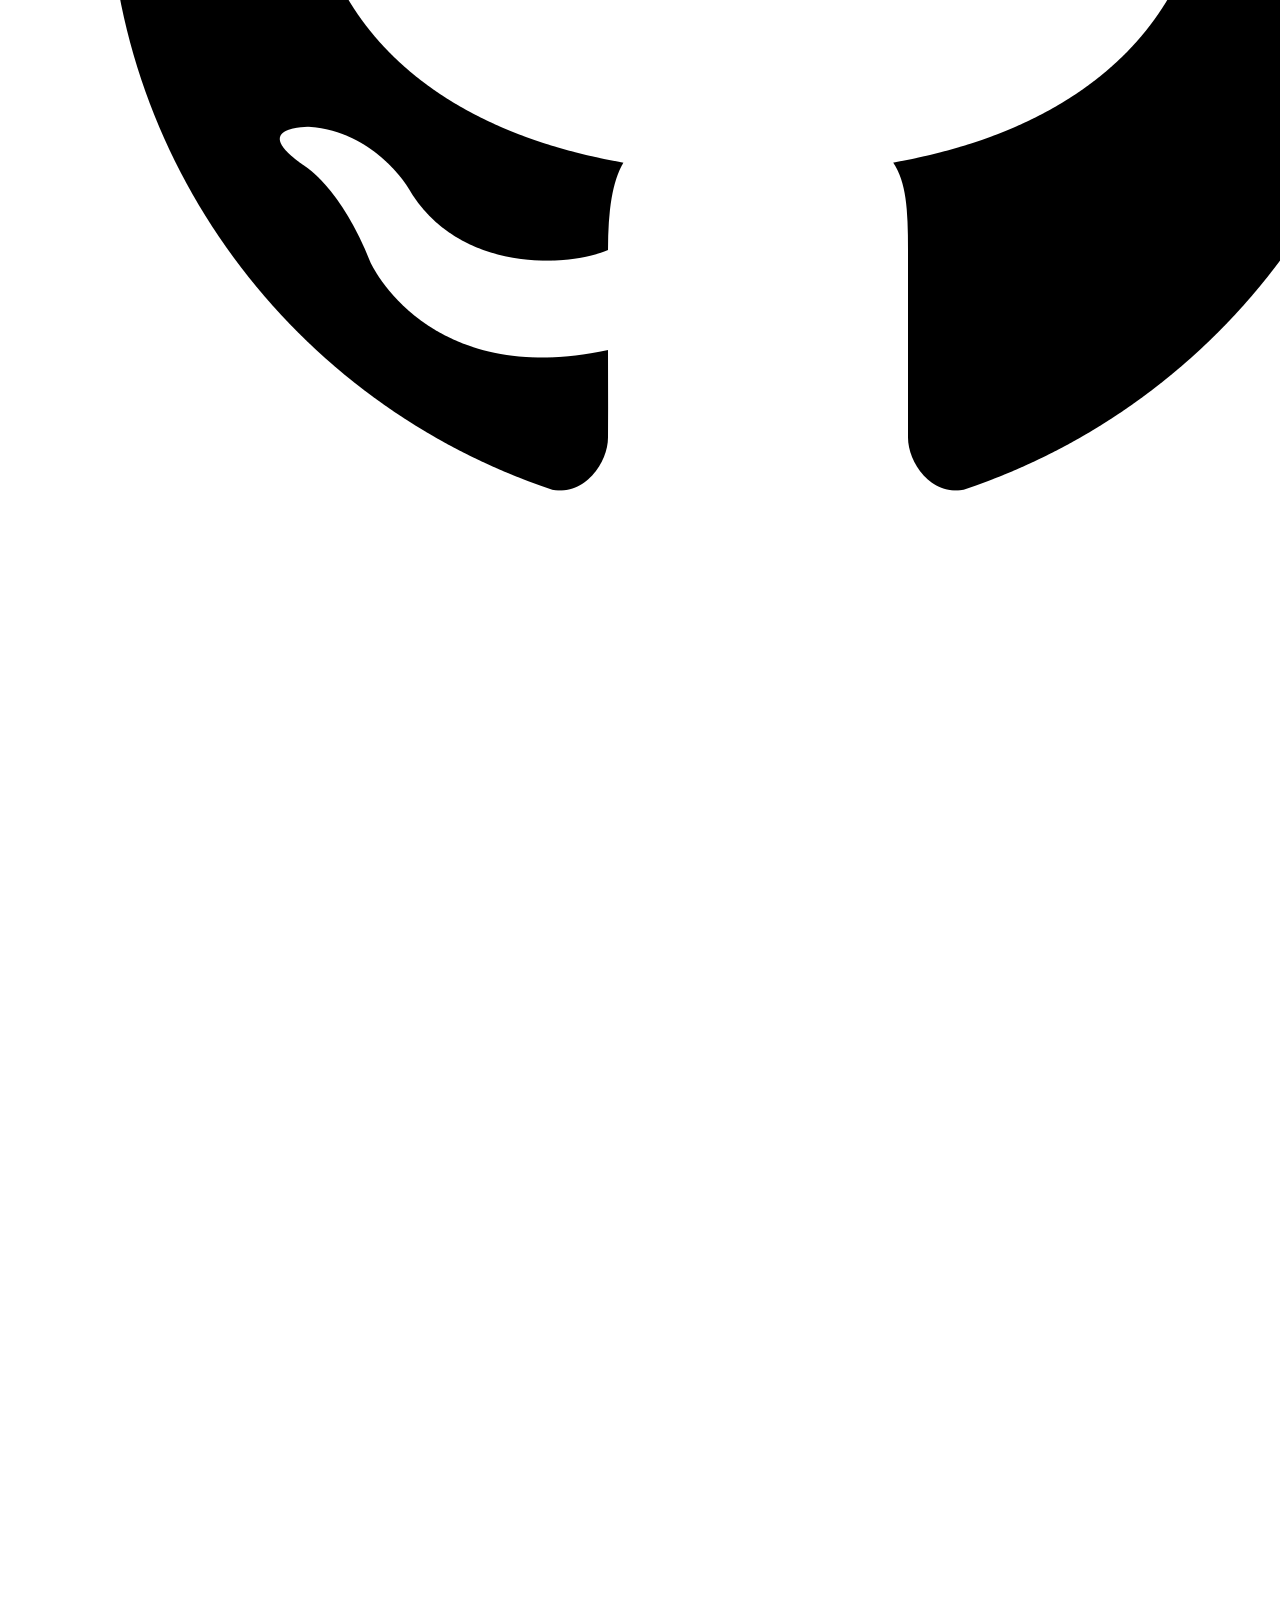
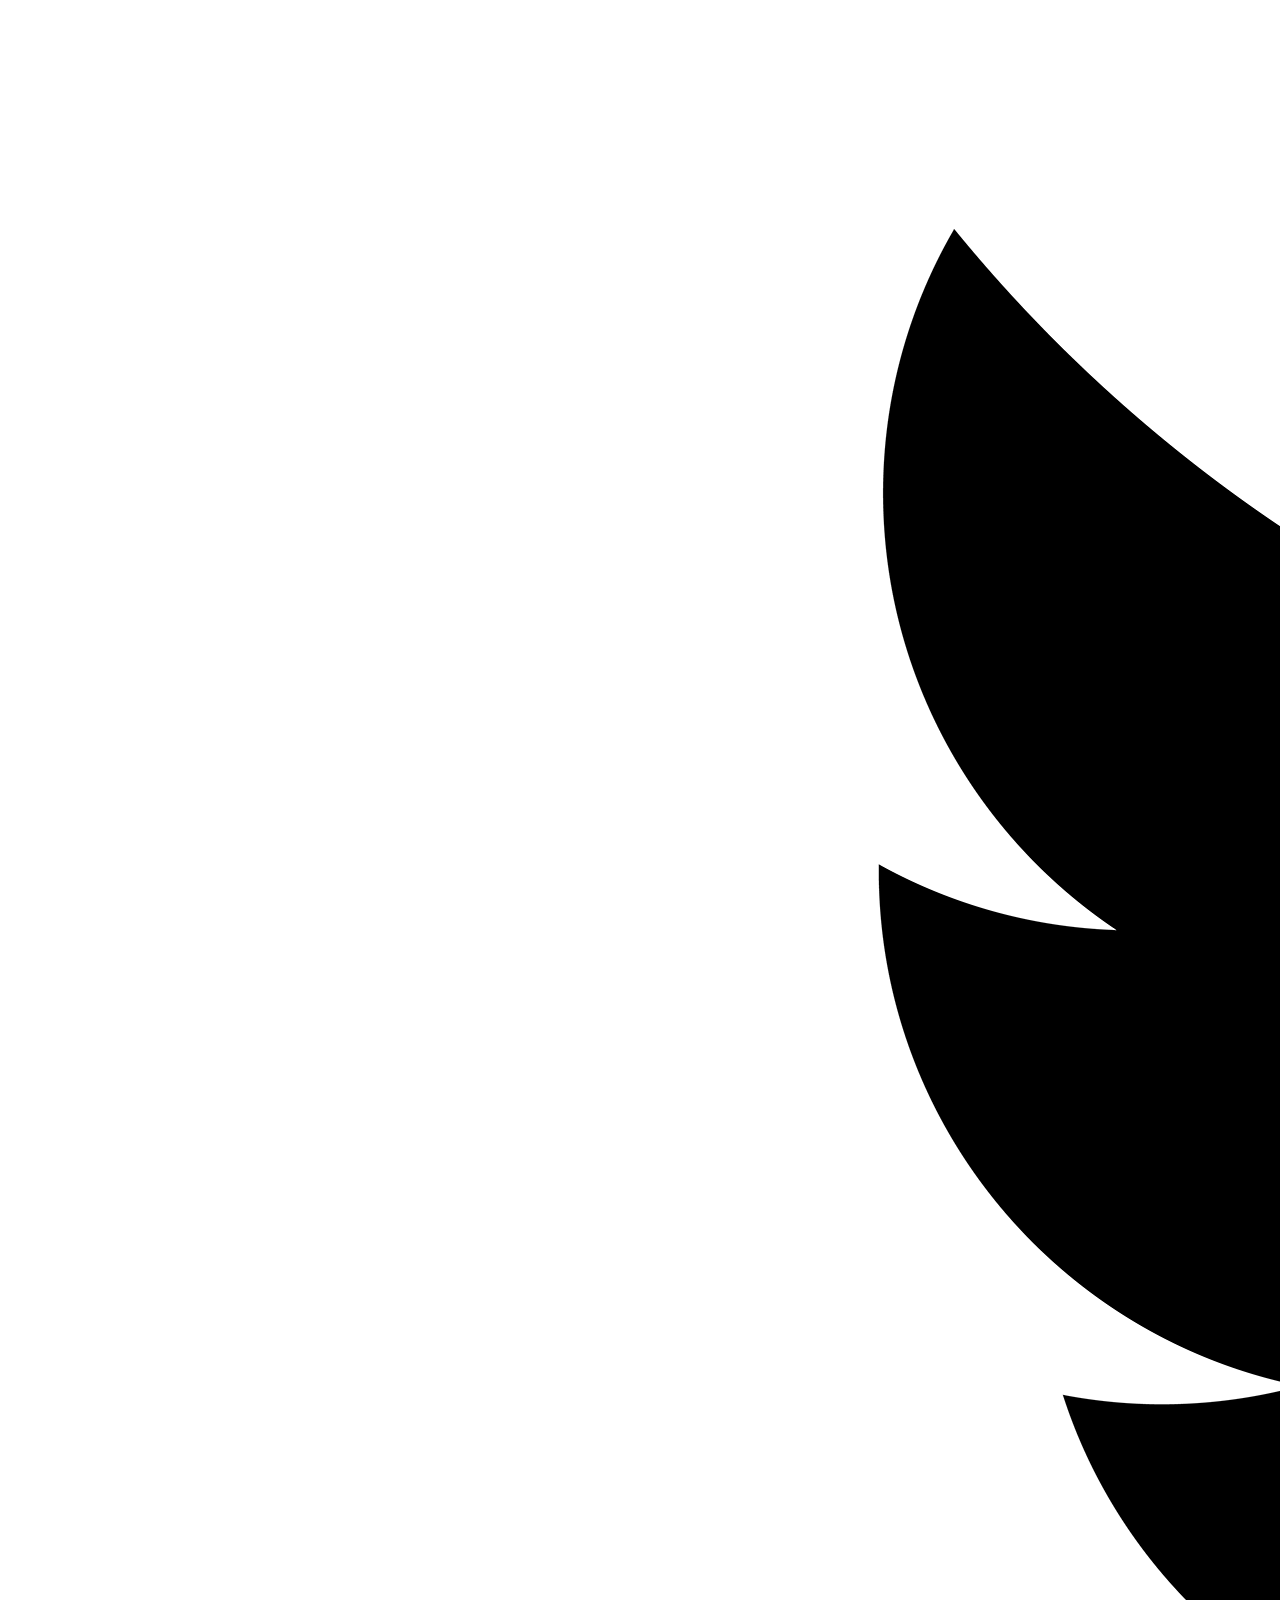
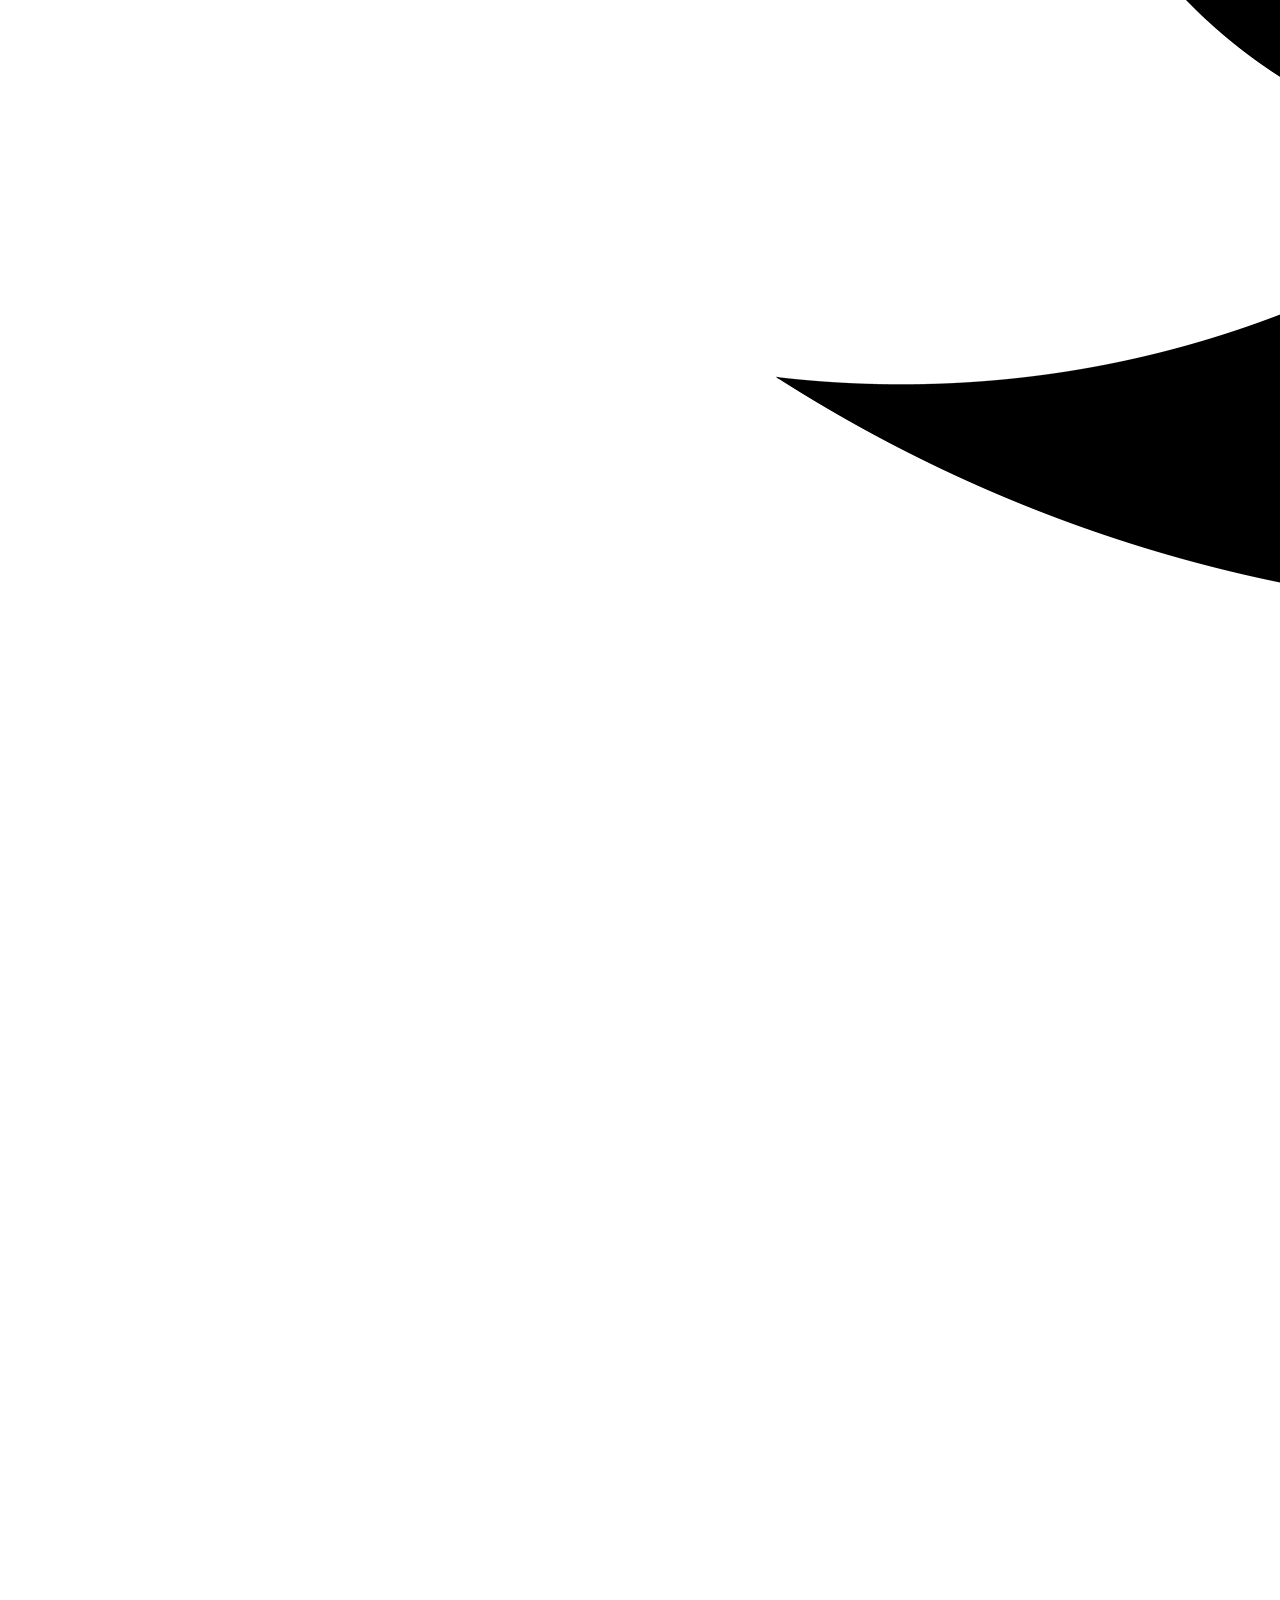
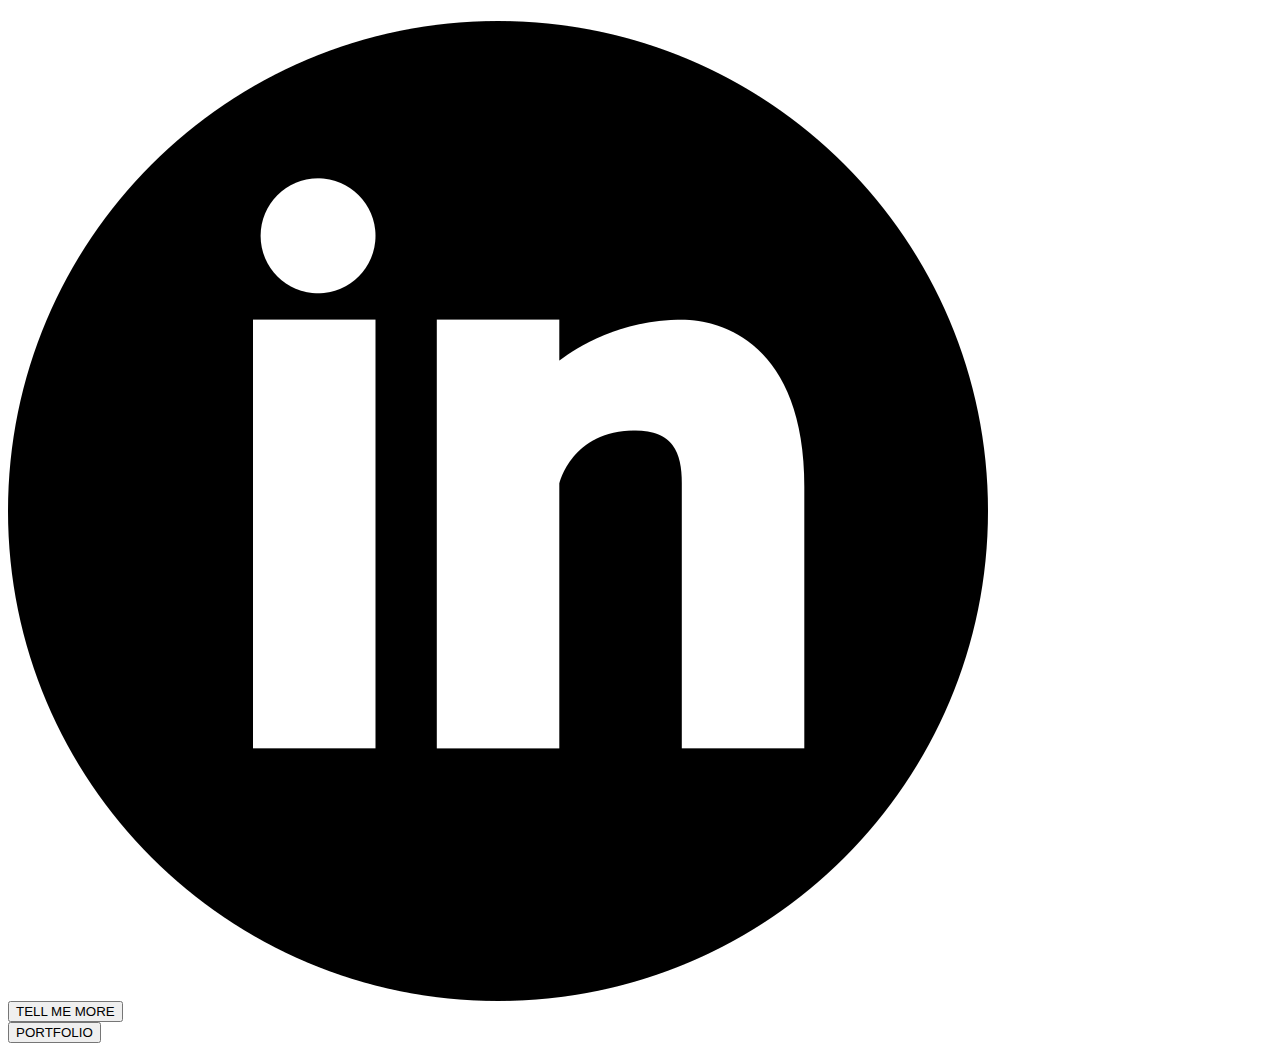
==== commit 668d2c0c: "validation 20" ====
--- a/index.html
+++ b/index.html
@@ -1,4 +1,4 @@
-<!DOCTYPE html>
+<!DOCTYPE html5>
 <html lang="en">
   <head>
     <meta charset="utf-8" />
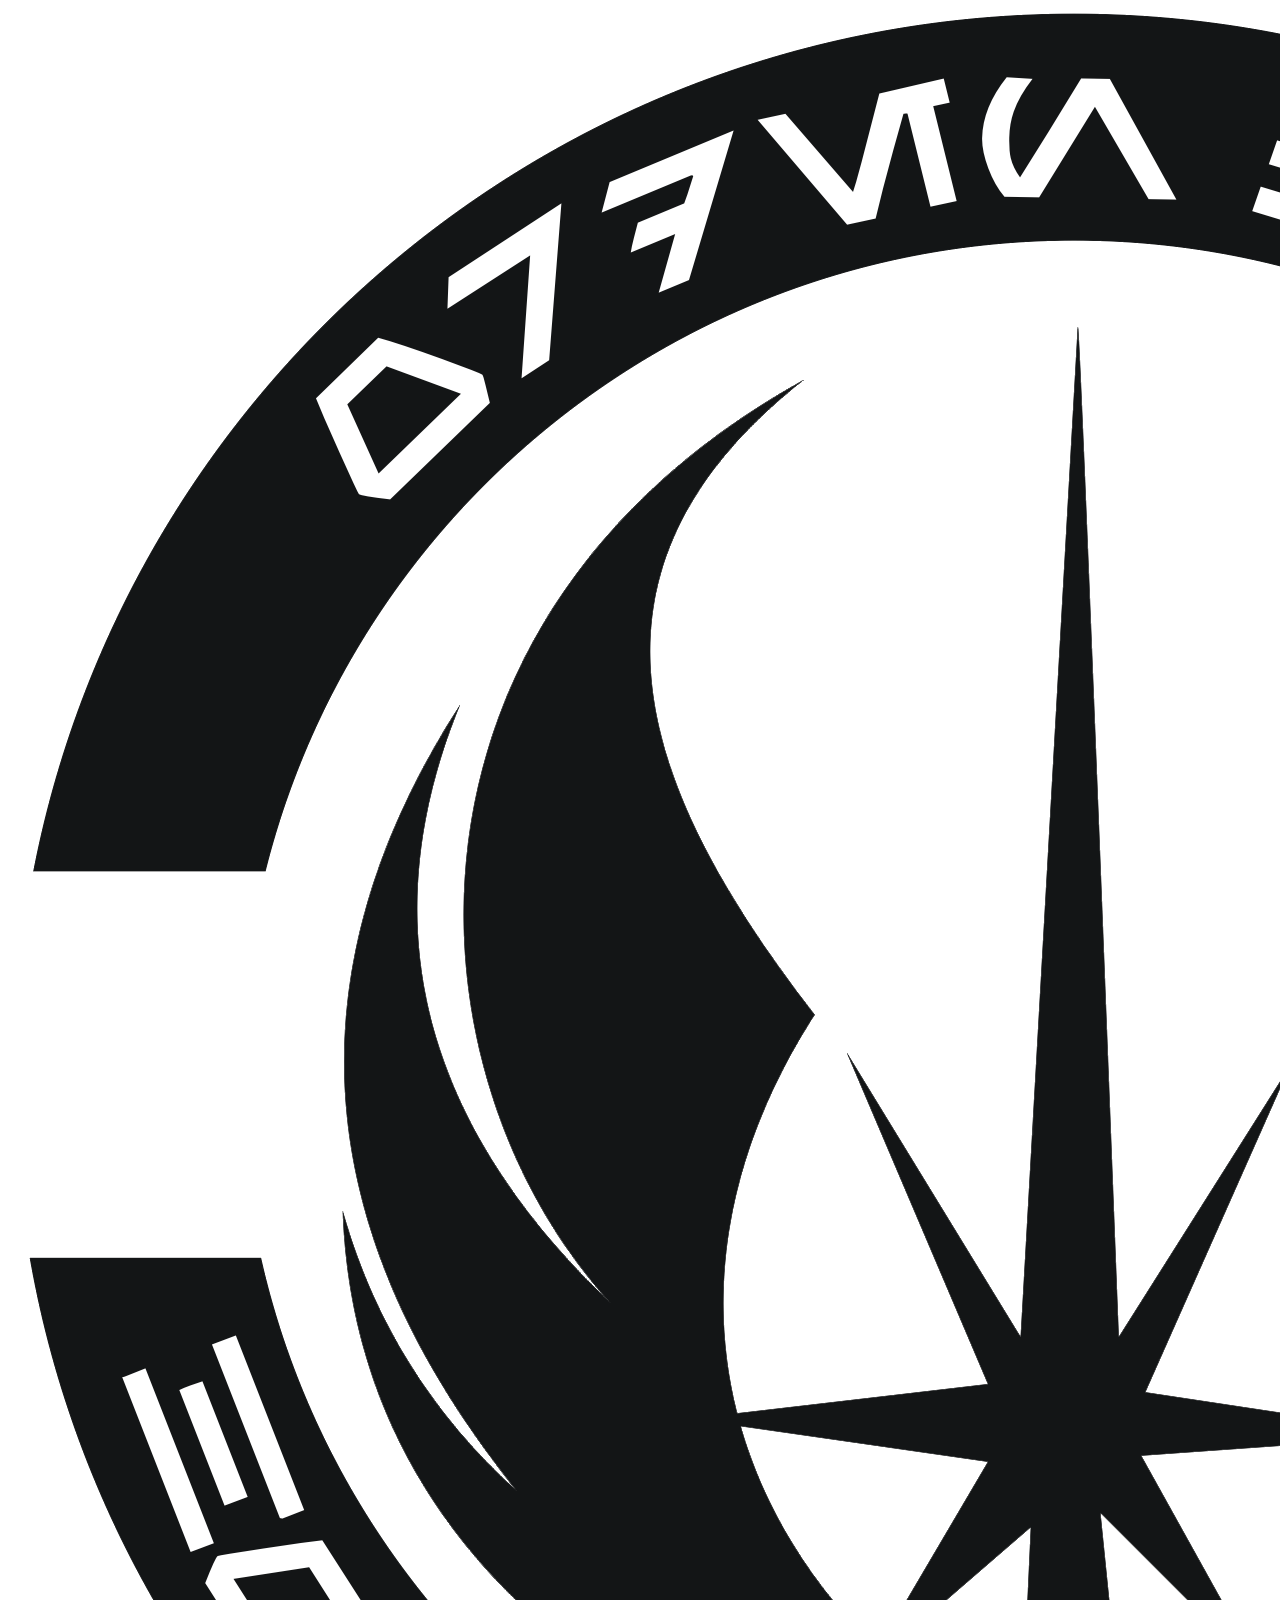
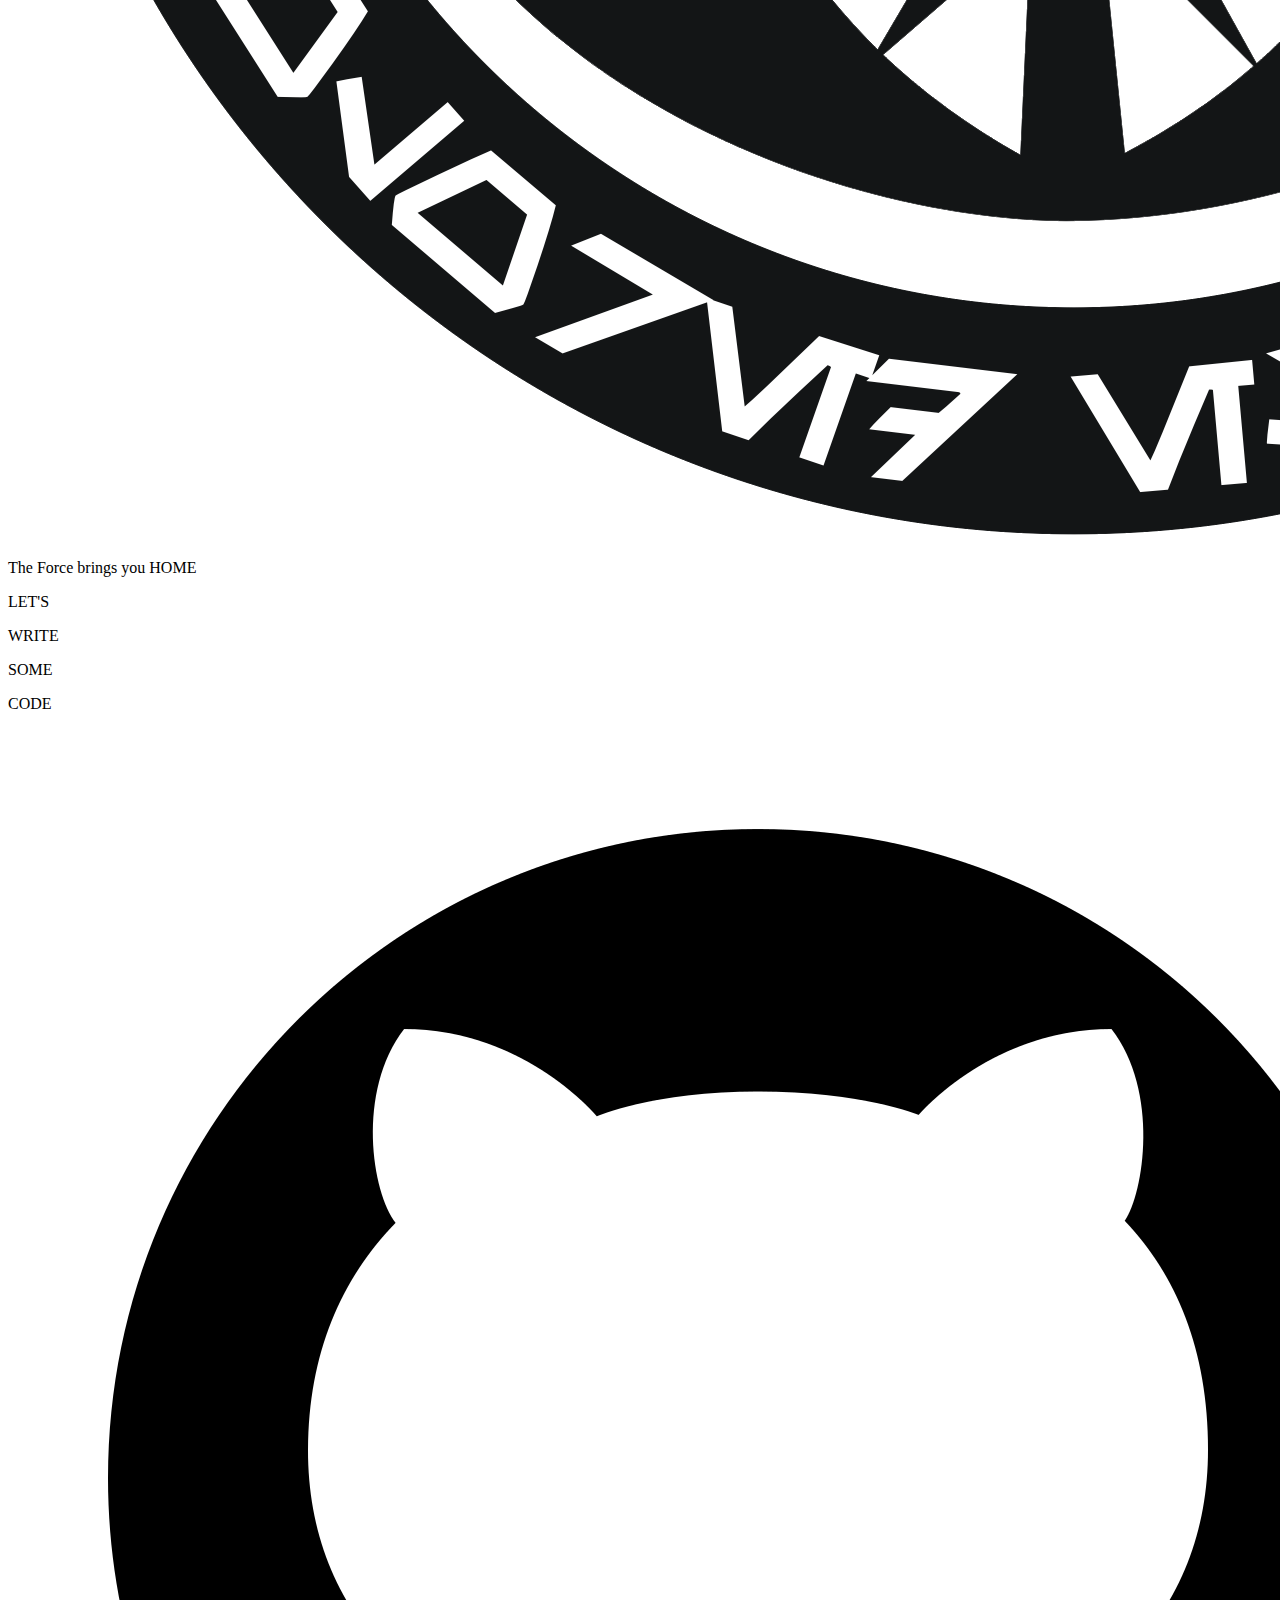
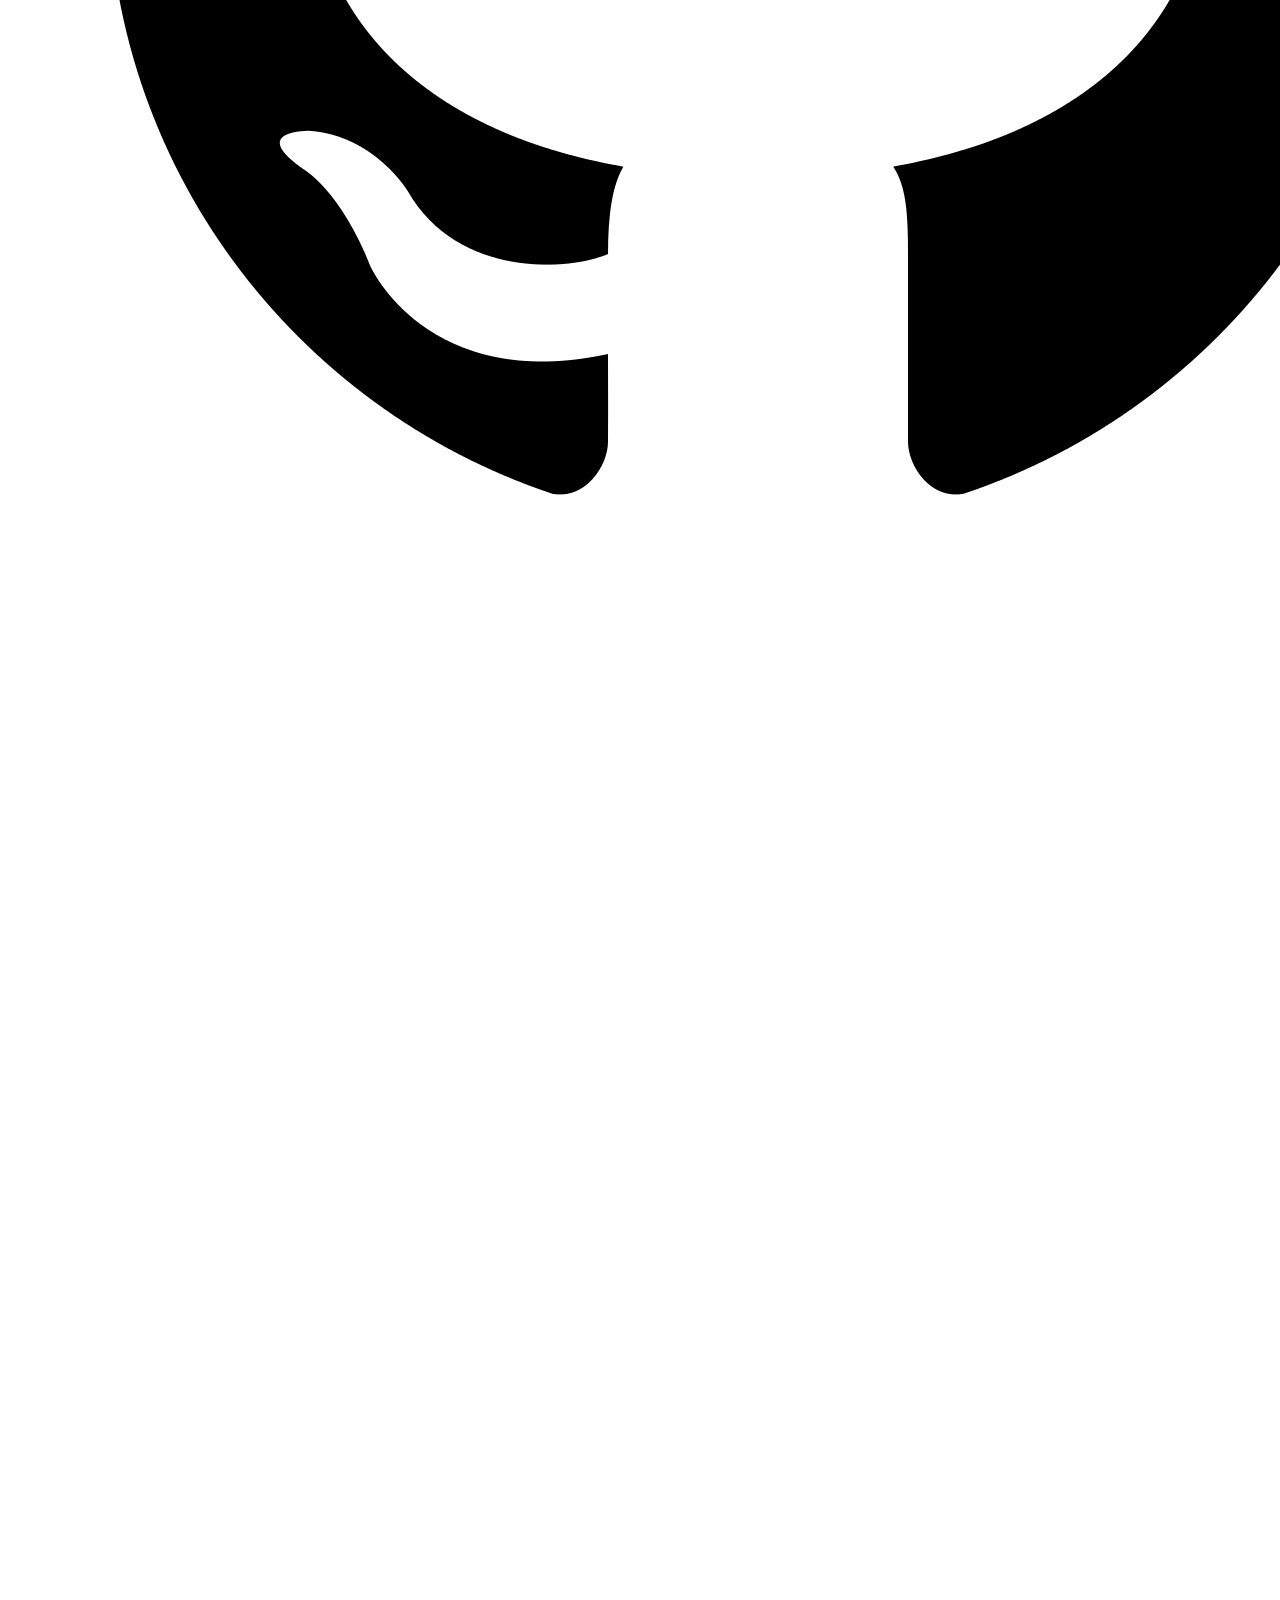
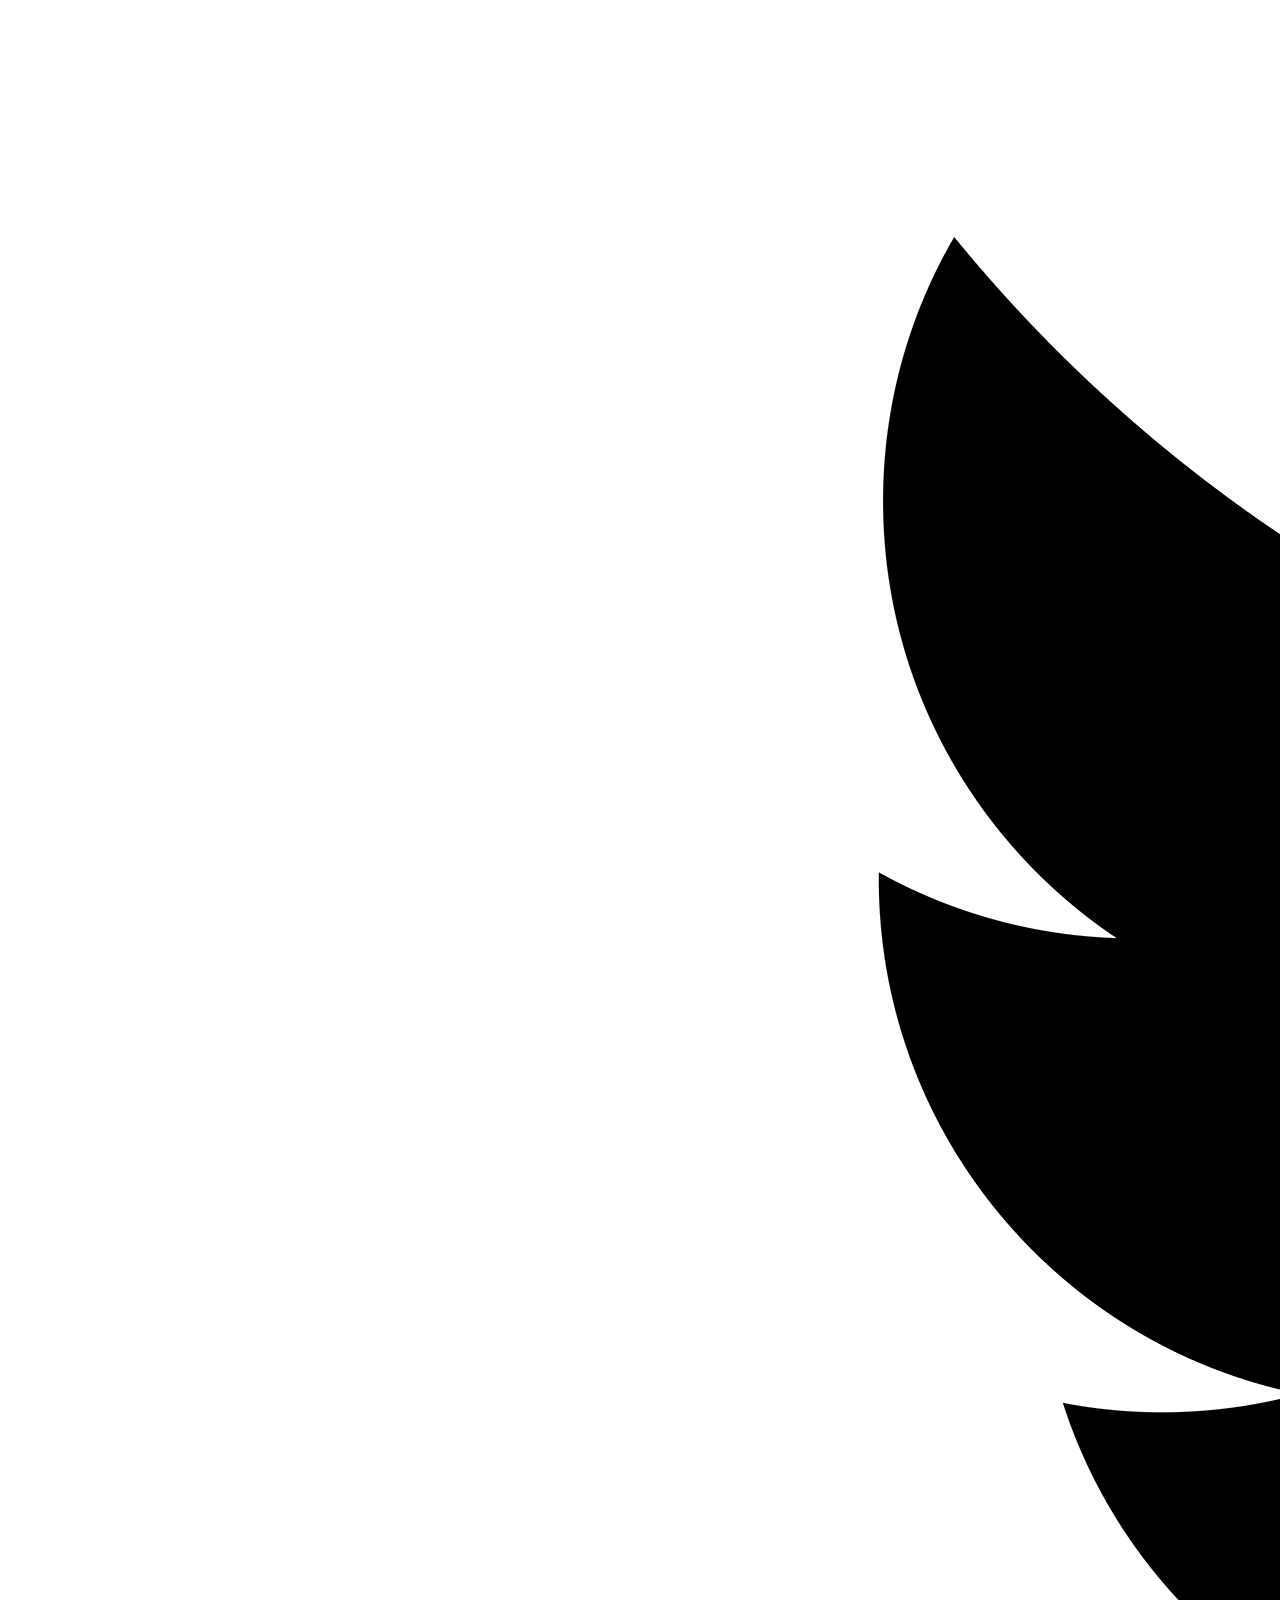
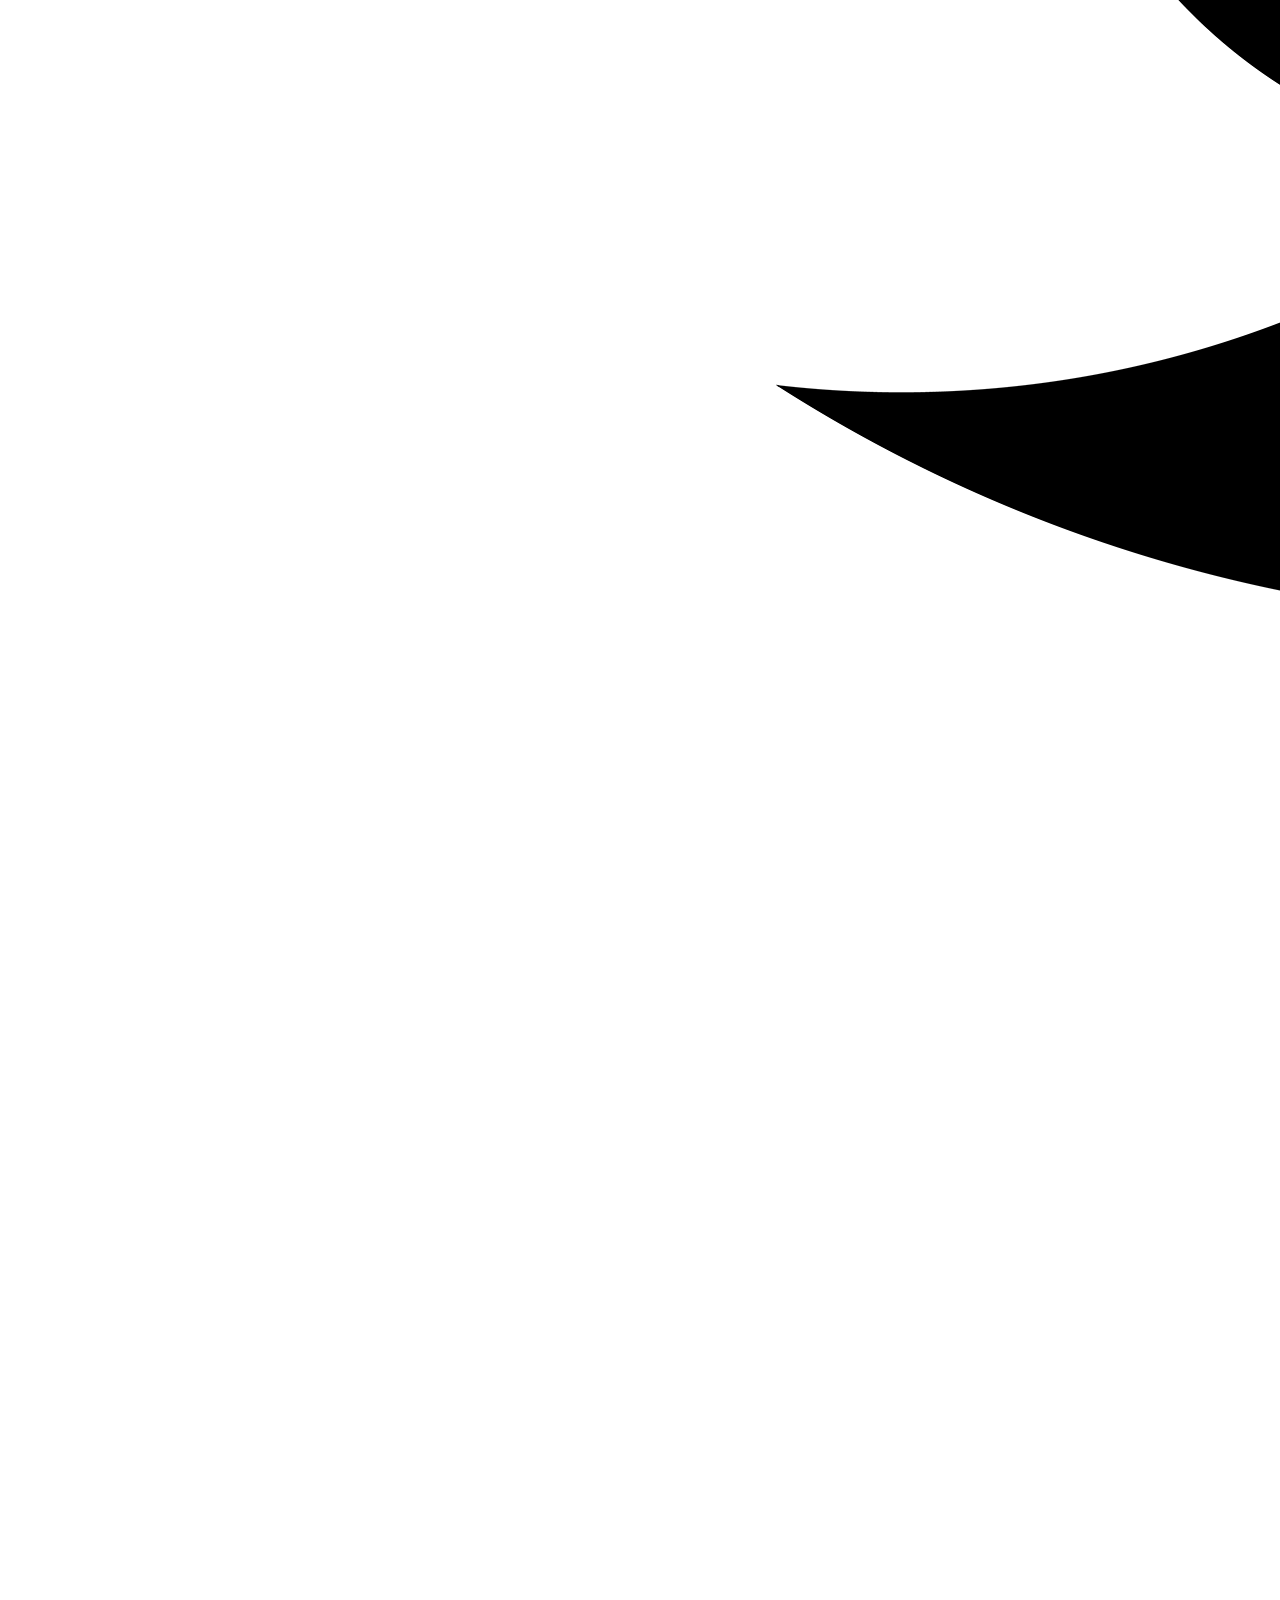
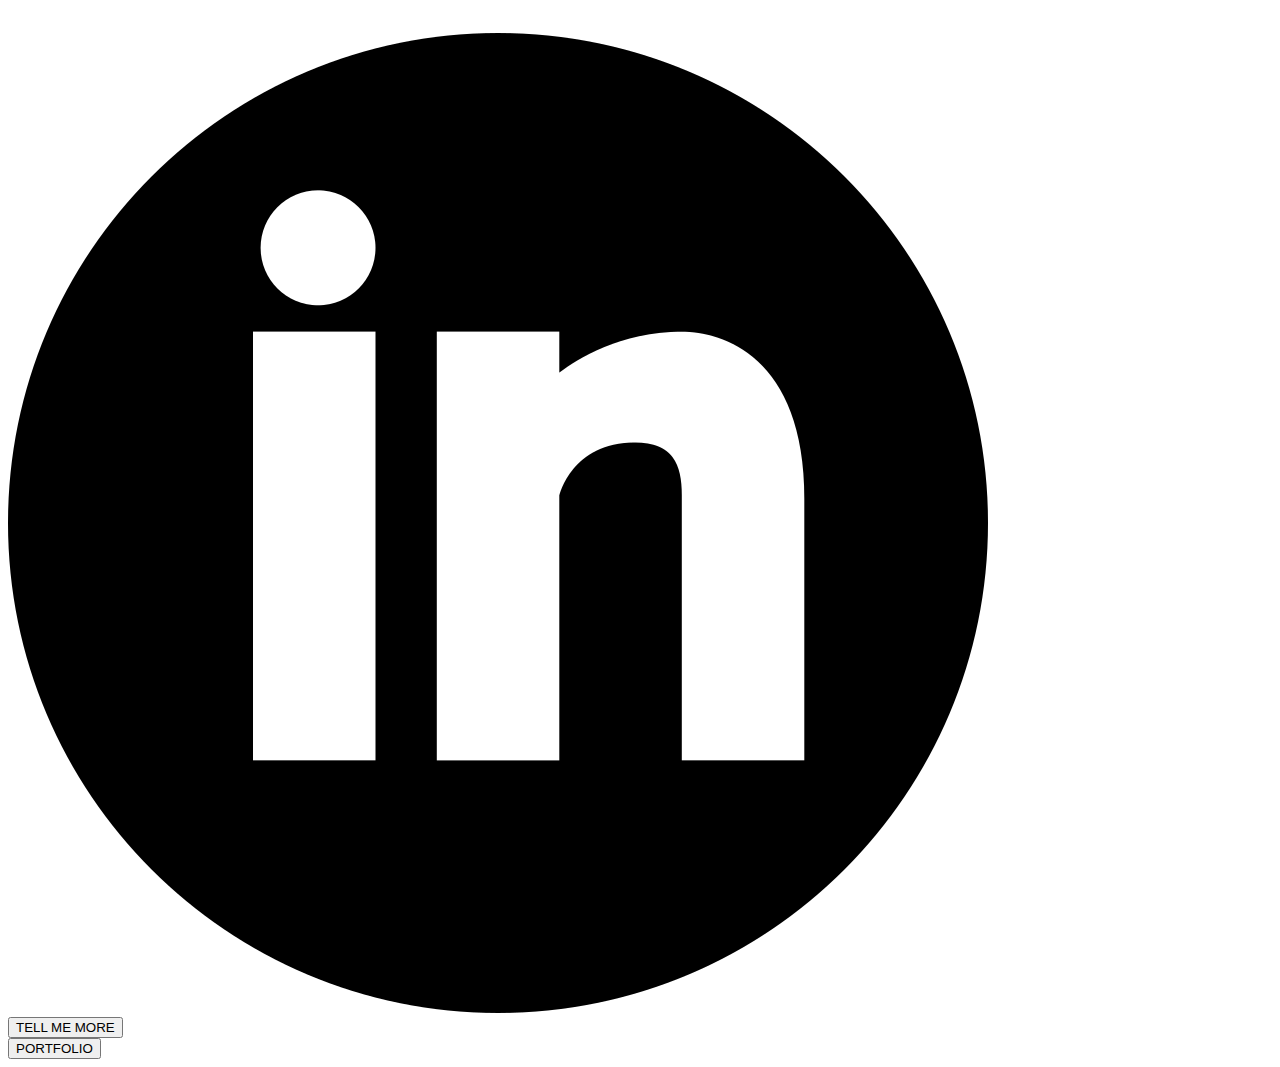
==== commit 54ef366a: "validation 21" ====
--- a/index.html
+++ b/index.html
@@ -1,4 +1,4 @@
-<!DOCTYPE html5>
+<!DOCTYPE html>
 <html lang="en">
   <head>
     <meta charset="utf-8" />
